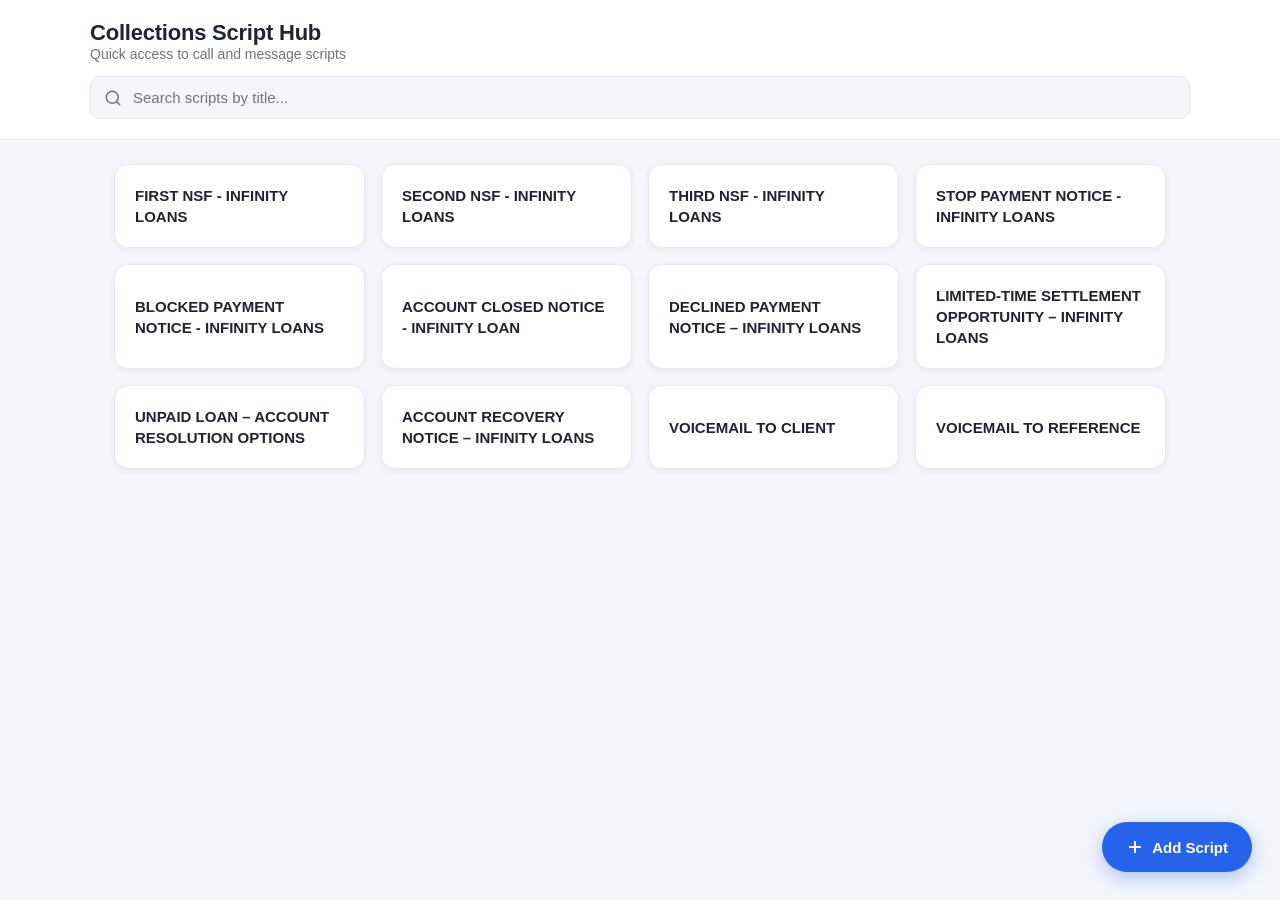
==== index.html @ a8e878fd "Rename WorkScript.html to index.html" ====
<!DOCTYPE html>
<html lang="en">
<head>
<meta charset="UTF-8" />
<meta name="viewport" content="width=device-width, initial-scale=1.0" />
<title>Collections Script Hub</title>
<style>
  :root{
    --blue:#2563eb;
    --blue-dark:#1d4ed8;
    --blue-light:#eff6ff;
    --bg:#f4f6fb;
    --card:#ffffff;
    --text:#1e2433;
    --muted:#6b7280;
    --border:#e5e9f2;
    --shadow:0 2px 8px rgba(30,40,80,0.06);
    --shadow-hover:0 8px 24px rgba(30,40,80,0.12);
    --radius:14px;
  }

  *{box-sizing:border-box;}

  body{
    margin:0;
    font-family:-apple-system, BlinkMacSystemFont, "Segoe UI", Roboto, Helvetica, Arial, sans-serif;
    background:var(--bg);
    color:var(--text);
    min-height:100vh;
  }

  header{
    background:var(--card);
    border-bottom:1px solid var(--border);
    padding:20px 24px;
    position:sticky;
    top:0;
    z-index:10;
  }

  .header-inner{
    max-width:1100px;
    margin:0 auto;
    display:flex;
    flex-direction:column;
    gap:14px;
  }

  h1{
    margin:0;
    font-size:22px;
    font-weight:700;
    letter-spacing:-0.01em;
  }

  .subtitle{
    margin:0;
    color:var(--muted);
    font-size:14px;
  }

  .search-wrap{
    position:relative;
  }

  .search-wrap input{
    width:100%;
    padding:12px 16px 12px 42px;
    border:1px solid var(--border);
    border-radius:10px;
    font-size:15px;
    background:var(--bg);
    color:var(--text);
    outline:none;
    transition:border-color .15s, box-shadow .15s;
  }

  .search-wrap input:focus{
    border-color:var(--blue);
    box-shadow:0 0 0 3px rgba(37,99,235,0.12);
    background:var(--card);
  }

  .search-wrap svg{
    position:absolute;
    left:14px;
    top:50%;
    transform:translateY(-50%);
    color:var(--muted);
    pointer-events:none;
  }

  main{
    max-width:1100px;
    margin:0 auto;
    padding:24px;
    padding-bottom:100px;
  }

  .grid{
    display:grid;
    grid-template-columns:repeat(auto-fill, minmax(220px, 1fr));
    gap:16px;
  }

  .card{
    background:var(--card);
    border:1px solid var(--border);
    border-radius:var(--radius);
    box-shadow:var(--shadow);
    padding:20px;
    cursor:pointer;
    transition:transform .15s ease, box-shadow .15s ease, border-color .15s ease;
    display:flex;
    align-items:center;
    min-height:84px;
  }

  .card:hover{
    transform:translateY(-3px);
    box-shadow:var(--shadow-hover);
    border-color:#c7d6fb;
  }

  .card h3{
    margin:0;
    font-size:15px;
    font-weight:600;
    line-height:1.4;
    color:var(--text);
  }

  .empty-state{
    text-align:center;
    color:var(--muted);
    padding:60px 20px;
    grid-column:1/-1;
  }

  /* Floating add button */
  .fab{
    position:fixed;
    bottom:28px;
    right:28px;
    background:var(--blue);
    color:#fff;
    border:none;
    border-radius:999px;
    padding:16px 24px;
    font-size:15px;
    font-weight:600;
    display:flex;
    align-items:center;
    gap:8px;
    box-shadow:0 6px 20px rgba(37,99,235,0.35);
    cursor:pointer;
    transition:background .15s, transform .15s;
    z-index:20;
  }

  .fab:hover{
    background:var(--blue-dark);
    transform:translateY(-2px);
  }

  /* Modal */
  .overlay{
    position:fixed;
    inset:0;
    background:rgba(20,25,40,0.45);
    display:none;
    align-items:center;
    justify-content:center;
    z-index:50;
    padding:20px;
  }

  .overlay.active{
    display:flex;
  }

  .modal{
    background:var(--card);
    border-radius:var(--radius);
    width:100%;
    max-width:600px;
    max-height:85vh;
    display:flex;
    flex-direction:column;
    box-shadow:0 20px 60px rgba(20,25,40,0.25);
    overflow:hidden;
  }

  .modal-header{
    padding:20px 24px;
    border-bottom:1px solid var(--border);
    display:flex;
    align-items:center;
    justify-content:space-between;
    gap:12px;
  }

  .modal-header h2{
    margin:0;
    font-size:17px;
    font-weight:700;
  }

  .modal-close{
    background:none;
    border:none;
    font-size:22px;
    line-height:1;
    color:var(--muted);
    cursor:pointer;
    padding:4px;
    border-radius:6px;
  }

  .modal-close:hover{
    background:var(--bg);
    color:var(--text);
  }

  .modal-body{
    padding:20px 24px;
    overflow-y:auto;
    flex:1;
  }

  .modal-body pre{
    white-space:pre-wrap;
    word-wrap:break-word;
    font-family:inherit;
    font-size:14px;
    line-height:1.6;
    margin:0;
    color:var(--text);
  }

  .modal-body input,
  .modal-body textarea{
    width:100%;
    padding:12px 14px;
    border:1px solid var(--border);
    border-radius:10px;
    font-size:14px;
    font-family:inherit;
    color:var(--text);
    outline:none;
    transition:border-color .15s, box-shadow .15s;
  }

  .modal-body input:focus,
  .modal-body textarea:focus{
    border-color:var(--blue);
    box-shadow:0 0 0 3px rgba(37,99,235,0.12);
  }

  .modal-body textarea{
    min-height:280px;
    resize:vertical;
    line-height:1.6;
  }

  .field-label{
    display:block;
    font-size:13px;
    font-weight:600;
    color:var(--muted);
    margin-bottom:6px;
    margin-top:14px;
  }

  .field-label:first-child{
    margin-top:0;
  }

  .modal-footer{
    padding:16px 24px;
    border-top:1px solid var(--border);
    display:flex;
    flex-wrap:wrap;
    gap:10px;
    justify-content:flex-end;
  }

  .btn{
    padding:10px 18px;
    border-radius:10px;
    border:1px solid transparent;
    font-size:14px;
    font-weight:600;
    cursor:pointer;
    transition:background .15s, color .15s, border-color .15s;
  }

  .btn-primary{
    background:var(--blue);
    color:#fff;
  }
  .btn-primary:hover{ background:var(--blue-dark); }

  .btn-secondary{
    background:var(--bg);
    color:var(--text);
    border-color:var(--border);
  }
  .btn-secondary:hover{ background:#e9edf6; }

  .btn-danger{
    background:#fff;
    color:#dc2626;
    border-color:#fbd5d5;
  }
  .btn-danger:hover{ background:#fef2f2; }

  /* Toasts */
  .toast-container{
    position:fixed;
    bottom:28px;
    left:50%;
    transform:translateX(-50%);
    display:flex;
    flex-direction:column;
    gap:8px;
    z-index:100;
    align-items:center;
  }

  .toast{
    background:#1e2433;
    color:#fff;
    padding:12px 20px;
    border-radius:10px;
    font-size:14px;
    font-weight:500;
    box-shadow:0 8px 24px rgba(0,0,0,0.2);
    opacity:0;
    transform:translateY(10px);
    animation:toast-in .25s ease forwards, toast-out .25s ease forwards 2.2s;
  }

  @keyframes toast-in{
    to{ opacity:1; transform:translateY(0); }
  }
  @keyframes toast-out{
    to{ opacity:0; transform:translateY(10px); }
  }

  @media (max-width:600px){
    .grid{ grid-template-columns:1fr; }
    .fab span{ display:none; }
    .fab{ padding:16px; border-radius:50%; }
    .modal-footer{ justify-content:stretch; }
    .modal-footer .btn{ flex:1; }
  }
</style>
</head>
<body>

<header>
  <div class="header-inner">
    <div>
      <h1>Collections Script Hub</h1>
      <p class="subtitle">Quick access to call and message scripts</p>
    </div>
    <div class="search-wrap">
      <svg width="18" height="18" viewBox="0 0 24 24" fill="none" stroke="currentColor" stroke-width="2" stroke-linecap="round" stroke-linejoin="round"><circle cx="11" cy="11" r="8"></circle><line x1="21" y1="21" x2="16.65" y2="16.65"></line></svg>
      <input type="text" id="searchInput" placeholder="Search scripts by title..." />
    </div>
  </div>
</header>

<main>
  <div class="grid" id="scriptGrid"></div>
</main>

<button class="fab" id="addBtn">
  <svg width="18" height="18" viewBox="0 0 24 24" fill="none" stroke="currentColor" stroke-width="2.5" stroke-linecap="round" stroke-linejoin="round"><line x1="12" y1="5" x2="12" y2="19"></line><line x1="5" y1="12" x2="19" y2="12"></line></svg>
  <span>Add Script</span>
</button>

<!-- View Modal -->
<div class="overlay" id="viewOverlay">
  <div class="modal">
    <div class="modal-header">
      <h2 id="viewTitle">Title</h2>
      <button class="modal-close" data-close="viewOverlay">&times;</button>
    </div>
    <div class="modal-body">
      <pre id="viewContent"></pre>
    </div>
    <div class="modal-footer">
      <button class="btn btn-danger" id="deleteBtn">Delete</button>
      <button class="btn btn-secondary" id="editBtn">Edit</button>
      <button class="btn btn-primary" id="copyBtn">Copy</button>
    </div>
  </div>
</div>

<!-- Edit/Add Modal -->
<div class="overlay" id="editOverlay">
  <div class="modal">
    <div class="modal-header">
      <h2 id="editModalTitle">Add Script</h2>
      <button class="modal-close" data-close="editOverlay">&times;</button>
    </div>
    <div class="modal-body">
      <label class="field-label" for="editTitleInput">Title</label>
      <input type="text" id="editTitleInput" placeholder="e.g. FIRST NSF - INFINITY LOANS" />
      <label class="field-label" for="editContentInput">Script content</label>
      <textarea id="editContentInput" placeholder="Enter the full script text..."></textarea>
    </div>
    <div class="modal-footer">
      <button class="btn btn-secondary" data-close="editOverlay">Cancel</button>
      <button class="btn btn-primary" id="saveBtn">Save</button>
    </div>
  </div>
</div>

<!-- Delete confirm modal -->
<div class="overlay" id="confirmOverlay">
  <div class="modal" style="max-width:400px;">
    <div class="modal-header">
      <h2>Delete script?</h2>
      <button class="modal-close" data-close="confirmOverlay">&times;</button>
    </div>
    <div class="modal-body">
      <p style="margin:0;color:var(--muted);font-size:14px;">This action cannot be undone.</p>
    </div>
    <div class="modal-footer">
      <button class="btn btn-secondary" data-close="confirmOverlay">Cancel</button>
      <button class="btn btn-danger" id="confirmDeleteBtn">Delete</button>
    </div>
  </div>
</div>

<div class="toast-container" id="toastContainer"></div>

<script>
  const STORAGE_KEY = 'collectionScripts';

  const defaultScripts = [
    {
      title: "FIRST NSF - INFINITY LOANS",
      content: `Good day,

Our records show that your recent payment was returned due to insufficient funds (NSF). As a result, your account now remains outstanding.

Please note that this is your FIRST NSF on file. Immediate action is required to avoid additional fees, further collection activity, and possible impact on your eligibility for future borrowing.

Available options to send today:

\u2022 $________ \u2013 Includes all applicable NSF fees and the scheduled payment amount
\u2022 $________ \u2013 Split NSF fee arrangement until the balance is fully paid off

Outstanding Balance: $________

Please send your payment today via e-transfer to: collection@infinityloans.ca
(Please include your full name in the message section.)

Any other payment arrangements are subject to approval. Please let us know which option works best for you so we can set it up immediately.

Thank you for your prompt attention to this matter.

Regards,

Jack
Collections Team
Infinity Loans
888-959-4022`
    },
    {
      title: "SECOND NSF - INFINITY LOANS",
      content: `Good day,

Our records show that your recent payment was returned due to insufficient funds (NSF) for the SECOND NSF. As a result, your account remains outstanding and immediate action is required.

Please note that this is your SECOND NSF on file. Failure to address this matter promptly may result in additional fees, further collection activity, restrictions on future borrowing, and possible escalation of your account for further review.

Available options to send today:

\u2022 $________ \u2013 Includes all applicable NSF fees and the scheduled payment amount
\u2022 $________ \u2013 Split NSF fee arrangement until the balance is fully paid off

Outstanding Balance: $________

Please send your payment today via e-transfer to: collection@infinityloans.ca
(Please include your full name in the message section.)

Any other payment arrangements are subject to approval. Please let us know which option works best for you so we can set it up immediately.

It is important that we hear from you today to prevent further action on your account.

Thank you for your prompt attention to this matter.

Regards,

Jack
Collections Team
Infinity Loans
888-959-4022`
    },
    {
      title: "THIRD NSF - INFINITY LOANS",
      content: `Good day,

Our records indicate that your recent payments have been returned due to insufficient funds (NSF). As a result, your account remains outstanding and now requires immediate attention.

Please be advised that MULTIPLE DECLINED PAYMENTS have been noted on your account. Failure to address this matter promptly may result in additional fees, further collection activity, restrictions on future borrowing, and possible escalation of your account for further review.

Available options to send today:

\u2022 $________ \u2013 Includes all applicable NSF fees and the scheduled payment amount
\u2022 $________ \u2013 Split NSF fee arrangement until the balance is fully paid off

Outstanding Balance: $________

Please send your payment today via e-transfer to: collection@infinityloans.ca
(Please include your full name in the message section.)

Please let us know which option works best for you so we can set it up immediately. Any other payment arrangements are subject to approval.

It is important that we hear from you today to prevent further action on your account.

Thank you for your prompt attention to this matter.

Regards,

Jack
Collections Team
Infinity Loans
888-959-4022`
    },
    {
      title: "STOP PAYMENT NOTICE - INFINITY LOANS",
      content: `Good day,

Our records indicate that a stop payment has been placed against your scheduled payments without prior notification to our office. As a result, your account now requires immediate attention.

Please contact us today to confirm whether the stop payment has been removed so that we can determine the appropriate next steps regarding your account. Failure to respond may result in additional collection activity and further review of your account status.

In the absence of communication from you, we will expect payment of the full outstanding balance of $490.64 today. If you are unable to remit the full balance, alternative payment arrangements may be available and are subject to approval.

Please send your payment via e-transfer to: collection@infinityloans.ca
(Please include your full name in the message section.)

It is important that we hear from you today to avoid further action on your account.

Thank you for your prompt attention to this matter.

Regards,

Jack
Collections Team
Infinity Loans
888-959-4022`
    },
    {
      title: "BLOCKED PAYMENT NOTICE - INFINITY LOANS",
      content: `Good day,

Our records indicate that payments to Infinity Loans have been blocked through your banking institution, which has prevented us from processing your scheduled payments under the terms of your signed agreement.

A response is required today to confirm whether the payment block has been removed so we can determine the appropriate next steps regarding your account. Failure to respond or resolve this matter may result in additional fees, further collection activity, and escalation of your account for further review.

As of today, your outstanding balance is $490.64, which remains due immediately.

Please send your payment via e-transfer to: collection@infinityloans.ca
(Please include your full name in the message section.)

If the payment block has been removed, please notify our office immediately so we can update your account accordingly.

It is important that we hear from you today to avoid further action on your account.

Thank you for your prompt attention to this matter.

Regards,

Irish
Collections Team
Infinity Loans
888-959-4022`
    },
    {
      title: "ACCOUNT CLOSED NOTICE - INFINITY LOAN",
      content: `Good day,

Our records indicate that the bank account previously used for your scheduled payments has been closed, which has prevented us from processing your payments as agreed.

A response is required today so that we can determine the appropriate next steps regarding your account.

Please be advised that this matter requires immediate attention. Failure to resolve the outstanding balance may result in additional collection activity and escalation of your account for further review.

As of today, your outstanding balance is $289.98, which remains due immediately.

Please send your payment via e-transfer to: collection@infinityloans.ca
Please include your full name in the message section.

If you have updated banking information or require alternative payment arrangements, please contact our office immediately so we can review the available options.

It is important that we hear from you today to avoid further action on your account.

Thank you for your prompt attention to this matter.

Regards,

Jack
Collections Team
Infinity Loans
888-959-4022`
    },
    {
      title: "DECLINED PAYMENT NOTICE \u2013 INFINITY LOANS",
      content: `Good day,

We noticed that your recent payment was declined, leaving your account past due. To maintain your account in good standing and preserve your eligibility for future borrowing, please send $207.49 today, which includes the applicable NSF fee.

Alternatively, we can split the NSF fee, allowing you to send $182.49 today and continue with the same payment amount until the remaining balance is fully paid off.

Outstanding Balance: $799.95

Please let us know which option works best for you so we can update your account accordingly and remove your name from collections.

Please send your payment via e-transfer to: collection@infinityloans.ca
(Please include your full name in the message section.)

Thank you for your prompt attention to this matter.

Regards,

Jack
Collections Team
Infinity Loans
888-959-4022`
    },
    {
      title: "LIMITED-TIME SETTLEMENT OPPORTUNITY \u2013 INFINITY LOANS",
      content: `Good day,

We are pleased to advise that a reduced settlement amount has been approved to assist you in resolving your outstanding balance.

Approved Settlement Options:

\u2022 $500.00 \u2013 Full settlement amount to close your account in full
\u2022 $250.00 today and $250.00 on your next payday \u2013 Settlement amount payable in two installments

Please send your payment via e-transfer to: collection@infinityloans.ca
(Please include your full name in the message section.)

Please note that this is a limited-time opportunity. Taking advantage of this offer may help you avoid additional collection activity and bring your account to a resolution.

Kindly advise us which settlement option you would like to proceed with so we can update your account accordingly.

We encourage you to respond promptly, as this offer may not remain available indefinitely.

Thank you.

Regards,

Jack
Collections Team
Infinity Loans
888-959-4022`
    },
    {
      title: "UNPAID LOAN \u2013 ACCOUNT RESOLUTION OPTIONS",
      content: `Hello,

Our records indicate that your loan remains unpaid. To help you avoid additional fees and further collection activity, please review the approved options below and select the one that best suits your situation.

Outstanding Balance: $871.12

Available Options:

1. Settle your account for $300.00 \u2013 Resolve your account with a reduced settlement amount and waive applicable NSF fees.

2. Make multiple installment payments of $217.78 \u2013 Continue making payments until the outstanding balance has been satisfied.

3. Renew your loan for $150.00 \u2013 If eligible, you may qualify for a loan renewal option. Additional terms and conditions may apply.

Please send your payment via e-transfer to: collection@infinityloans.ca
(Please include your full name in the message section.)

Please respond within 24\u201348 hours to confirm which option you would like to proceed with so we can update your account accordingly and help prevent further collection activity.

Thank you for your prompt attention to this matter.

Regards,

Jack
Collections Team
Infinity Loans
888-959-4022`
    },
    {
      title: "ACCOUNT RECOVERY NOTICE \u2013 INFINITY LOANS",
      content: `Hello,

To restore your account and maintain your current payment arrangement, immediate action is required. Please send $187.37 today, which includes the applicable NSF fee.

Alternatively, we can split the NSF fee, allowing you to send $182.49 today and continue with the same payment amount until the remaining balance has been fully paid.

Outstanding Balance: $799.95

Please send your payment via e-transfer to: collection@infinityloans.ca
(Please include your full name in the message section.)

Please let us know which option works best for you so we can update your account accordingly and keep your current payment arrangement in place.

Thank you for your prompt attention to this matter.

Regards,

Jack
Collections Team
Infinity Loans
888-959-4022`
    },
    {
      title: "VOICEMAIL TO CLIENT",
      content: `Hello, this is Vien calling from Infinity Loans regarding an important matter on your account. Please give us a call back at your earliest convenience at 888-959-4022. Again, our number is 888-959-4022. Thank you.`
    },
    {
      title: "VOICEMAIL TO REFERENCE",
      content: `Hello, this is Vien from Infinity Loans. This message is intended for (Client Name), who has listed you as a reference. Please ask them to contact us at their earliest convenience at 888-959-4022. Thank you.`
    }
  ];

  let scripts = [];
  let activeId = null; // id of script currently open in view/edit modal

  // ---------- Storage ----------
  function loadScripts(){
    const raw = localStorage.getItem(STORAGE_KEY);
    if(raw){
      try{
        scripts = JSON.parse(raw);
        return;
      }catch(e){
        scripts = [];
      }
    }
    // seed with defaults
    scripts = defaultScripts.map((s, i) => ({
      id: 'seed-' + i + '-' + Date.now(),
      title: s.title,
      content: s.content
    }));
    saveScripts();
  }

  function saveScripts(){
    localStorage.setItem(STORAGE_KEY, JSON.stringify(scripts));
  }

  // ---------- Rendering ----------
  const grid = document.getElementById('scriptGrid');
  const searchInput = document.getElementById('searchInput');

  function renderGrid(){
    const query = searchInput.value.trim().toLowerCase();
    const filtered = scripts.filter(s => s.title.toLowerCase().includes(query));

    grid.innerHTML = '';

    if(filtered.length === 0){
      const empty = document.createElement('div');
      empty.className = 'empty-state';
      empty.textContent = scripts.length === 0
        ? 'No scripts yet. Click "+ Add Script" to create one.'
        : 'No scripts match your search.';
      grid.appendChild(empty);
      return;
    }

    filtered.forEach(script => {
      const card = document.createElement('div');
      card.className = 'card';
      card.dataset.id = script.id;

      const h3 = document.createElement('h3');
      h3.textContent = script.title;

      card.appendChild(h3);
      card.addEventListener('click', () => openViewModal(script.id));
      grid.appendChild(card);
    });
  }

  // ---------- Toasts ----------
  const toastContainer = document.getElementById('toastContainer');

  function showToast(message){
    const toast = document.createElement('div');
    toast.className = 'toast';
    toast.textContent = message;
    toastContainer.appendChild(toast);
    setTimeout(() => toast.remove(), 2500);
  }

  // ---------- View Modal ----------
  const viewOverlay = document.getElementById('viewOverlay');
  const viewTitle = document.getElementById('viewTitle');
  const viewContent = document.getElementById('viewContent');

  function openViewModal(id){
    const script = scripts.find(s => s.id === id);
    if(!script) return;
    activeId = id;
    viewTitle.textContent = script.title;
    viewContent.textContent = script.content;
    viewOverlay.classList.add('active');
  }

  document.getElementById('copyBtn').addEventListener('click', () => {
    const script = scripts.find(s => s.id === activeId);
    if(!script) return;
    navigator.clipboard.writeText(script.content).then(() => {
      showToast('Script copied');
    }).catch(() => {
      // Fallback for environments without clipboard API
      const textarea = document.createElement('textarea');
      textarea.value = script.content;
      document.body.appendChild(textarea);
      textarea.select();
      document.execCommand('copy');
      document.body.removeChild(textarea);
      showToast('Script copied');
    });
  });

  document.getElementById('editBtn').addEventListener('click', () => {
    const script = scripts.find(s => s.id === activeId);
    if(!script) return;
    openEditModal(script.id);
    closeOverlay('viewOverlay');
  });

  document.getElementById('deleteBtn').addEventListener('click', () => {
    document.getElementById('confirmOverlay').classList.add('active');
  });

  // ---------- Edit / Add Modal ----------
  const editOverlay = document.getElementById('editOverlay');
  const editModalTitle = document.getElementById('editModalTitle');
  const editTitleInput = document.getElementById('editTitleInput');
  const editContentInput = document.getElementById('editContentInput');

  function openEditModal(id){
    if(id){
      const script = scripts.find(s => s.id === id);
      if(!script) return;
      activeId = id;
      editModalTitle.textContent = 'Edit Script';
      editTitleInput.value = script.title;
      editContentInput.value = script.content;
    } else {
      activeId = null;
      editModalTitle.textContent = 'Add Script';
      editTitleInput.value = '';
      editContentInput.value = '';
    }
    editOverlay.classList.add('active');
    setTimeout(() => editTitleInput.focus(), 50);
  }

  document.getElementById('addBtn').addEventListener('click', () => openEditModal(null));

  document.getElementById('saveBtn').addEventListener('click', () => {
    const title = editTitleInput.value.trim();
    const content = editContentInput.value.trim();

    if(!title){
      editTitleInput.focus();
      return;
    }

    if(activeId){
      // Update existing
      const script = scripts.find(s => s.id === activeId);
      if(script){
        script.title = title;
        script.content = content;
        saveScripts();
        renderGrid();
        showToast('Script updated');
      }
    } else {
      // Add new
      const newScript = {
        id: 'script-' + Date.now() + '-' + Math.floor(Math.random() * 10000),
        title: title,
        content: content
      };
      scripts.push(newScript);
      saveScripts();
      renderGrid();
      showToast('Script saved');
    }

    closeOverlay('editOverlay');
    activeId = null;
  });

  // ---------- Delete Confirm ----------
  document.getElementById('confirmDeleteBtn').addEventListener('click', () => {
    if(activeId){
      scripts = scripts.filter(s => s.id !== activeId);
      saveScripts();
      renderGrid();
      showToast('Script deleted');
    }
    closeOverlay('confirmOverlay');
    closeOverlay('viewOverlay');
    activeId = null;
  });

  // ---------- Overlay close handling ----------
  function closeOverlay(id){
    document.getElementById(id).classList.remove('active');
  }

  document.querySelectorAll('[data-close]').forEach(el => {
    el.addEventListener('click', () => {
      closeOverlay(el.dataset.close);
      if(el.dataset.close === 'editOverlay'){
        activeId = null;
      }
    });
  });

  document.querySelectorAll('.overlay').forEach(overlay => {
    overlay.addEventListener('click', (e) => {
      if(e.target === overlay){
        closeOverlay(overlay.id);
        if(overlay.id === 'editOverlay'){
          activeId = null;
        }
      }
    });
  });

  document.addEventListener('keydown', (e) => {
    if(e.key === 'Escape'){
      document.querySelectorAll('.overlay.active').forEach(o => closeOverlay(o.id));
    }
  });

  // ---------- Search ----------
  searchInput.addEventListener('input', renderGrid);

  // ---------- Init ----------
  loadScripts();
  renderGrid();
</script>

</body>
</html>
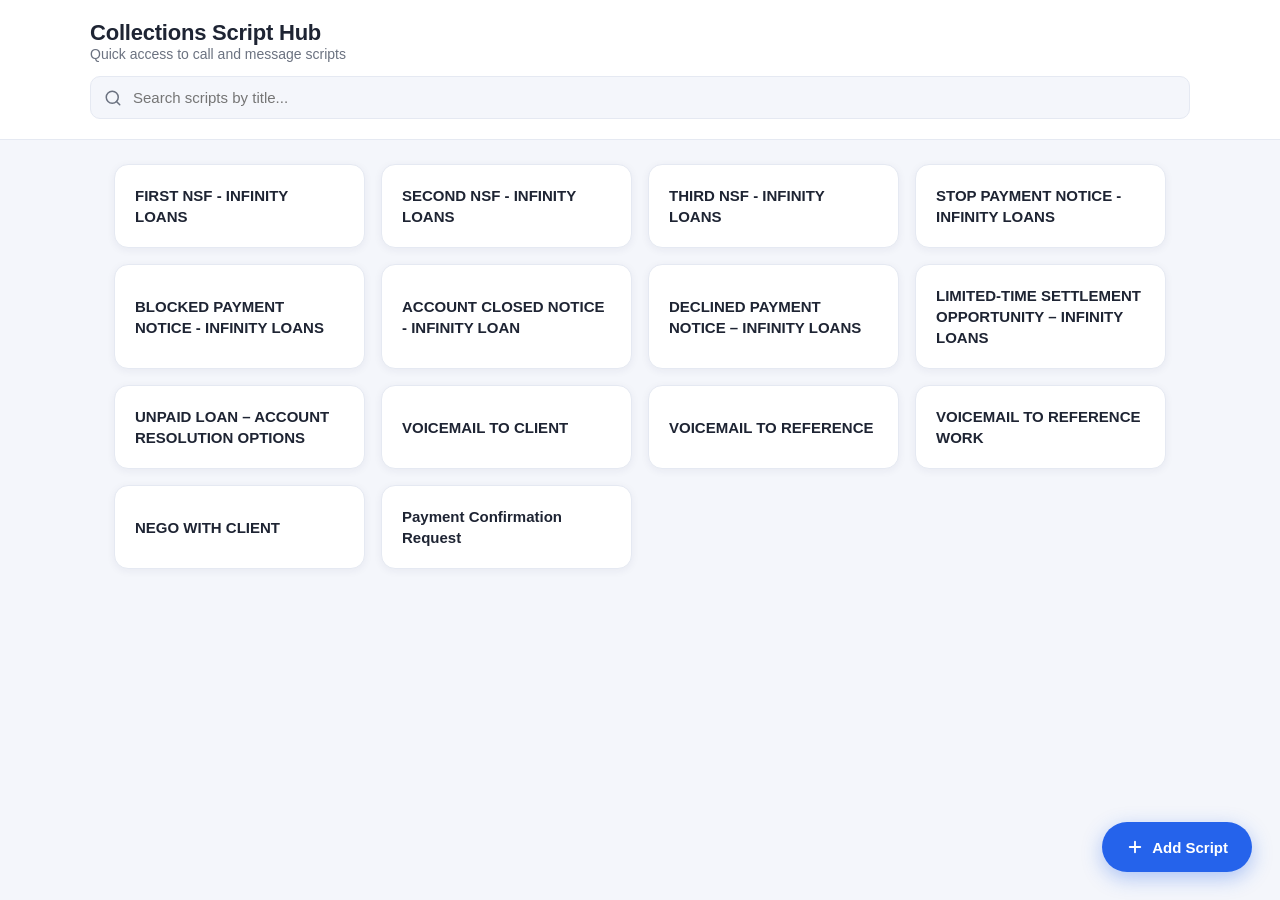
==== commit 158bcc82: "Update index.html" ====
--- a/index.html
+++ b/index.html
@@ -228,6 +228,41 @@
     flex:1;
   }
 
+  .lang-tabs{
+    display:flex;
+    gap:6px;
+    margin-bottom:16px;
+    border-bottom:1px solid var(--border);
+  }
+
+  .lang-tab{
+    background:none;
+    border:none;
+    padding:8px 16px;
+    font-size:13px;
+    font-weight:600;
+    color:var(--muted);
+    cursor:pointer;
+    border-bottom:2px solid transparent;
+    margin-bottom:-1px;
+    transition:color .15s, border-color .15s;
+  }
+
+  .lang-tab:hover{
+    color:var(--text);
+  }
+
+  .lang-tab.active{
+    color:var(--blue);
+    border-bottom-color:var(--blue);
+  }
+
+  .lang-empty{
+    color:var(--muted);
+    font-style:italic;
+    font-size:14px;
+  }
+
   .modal-body pre{
     white-space:pre-wrap;
     word-wrap:break-word;
@@ -389,6 +424,10 @@
       <button class="modal-close" data-close="viewOverlay">&times;</button>
     </div>
     <div class="modal-body">
+      <div class="lang-tabs">
+        <button class="lang-tab active" data-lang="en" id="viewTabEn">English</button>
+        <button class="lang-tab" data-lang="fr" id="viewTabFr">French</button>
+      </div>
       <pre id="viewContent"></pre>
     </div>
     <div class="modal-footer">
@@ -409,8 +448,10 @@
     <div class="modal-body">
       <label class="field-label" for="editTitleInput">Title</label>
       <input type="text" id="editTitleInput" placeholder="e.g. FIRST NSF - INFINITY LOANS" />
-      <label class="field-label" for="editContentInput">Script content</label>
-      <textarea id="editContentInput" placeholder="Enter the full script text..."></textarea>
+      <label class="field-label" for="editContentInput">Script content (English)</label>
+      <textarea id="editContentInput" placeholder="Enter the full script text in English..."></textarea>
+      <label class="field-label" for="editContentInputFr">Script content (French)</label>
+      <textarea id="editContentInputFr" placeholder="Enter the full script text in French (optional)..."></textarea>
     </div>
     <div class="modal-footer">
       <button class="btn btn-secondary" data-close="editOverlay">Cancel</button>
@@ -465,11 +506,11 @@
 Thank you for your prompt attention to this matter.
 
 Regards,
-
-Jack
+Vien
 Collections Team
 Infinity Loans
-888-959-4022`
+888-999-4491`,
+      contentFr: ''
     },
     {
       title: "SECOND NSF - INFINITY LOANS",
@@ -496,11 +537,11 @@
 Thank you for your prompt attention to this matter.
 
 Regards,
-
-Jack
+Vien
 Collections Team
 Infinity Loans
-888-959-4022`
+888-999-4491`,
+      contentFr: ''
     },
     {
       title: "THIRD NSF - INFINITY LOANS",
@@ -527,11 +568,11 @@
 Thank you for your prompt attention to this matter.
 
 Regards,
-
-Jack
+Vien
 Collections Team
 Infinity Loans
-888-959-4022`
+888-999-4491`,
+      contentFr: ''
     },
     {
       title: "STOP PAYMENT NOTICE - INFINITY LOANS",
@@ -551,11 +592,11 @@
 Thank you for your prompt attention to this matter.
 
 Regards,
-
-Jack
+Vien
 Collections Team
 Infinity Loans
-888-959-4022`
+888-999-4491`,
+      contentFr: ''
     },
     {
       title: "BLOCKED PAYMENT NOTICE - INFINITY LOANS",
@@ -577,11 +618,11 @@
 Thank you for your prompt attention to this matter.
 
 Regards,
-
-Irish
+Vien
 Collections Team
 Infinity Loans
-888-959-4022`
+888-999-4491`,
+      contentFr: ''
     },
     {
       title: "ACCOUNT CLOSED NOTICE - INFINITY LOAN",
@@ -605,11 +646,11 @@
 Thank you for your prompt attention to this matter.
 
 Regards,
-
-Jack
+Vien
 Collections Team
 Infinity Loans
-888-959-4022`
+888-999-4491`,
+      contentFr: ''
     },
     {
       title: "DECLINED PAYMENT NOTICE \u2013 INFINITY LOANS",
@@ -629,11 +670,11 @@
 Thank you for your prompt attention to this matter.
 
 Regards,
-
-Jack
+Vien
 Collections Team
 Infinity Loans
-888-959-4022`
+888-999-4491`,
+      contentFr: ''
     },
     {
       title: "LIMITED-TIME SETTLEMENT OPPORTUNITY \u2013 INFINITY LOANS",
@@ -646,6 +687,8 @@
 \u2022 $500.00 \u2013 Full settlement amount to close your account in full
 \u2022 $250.00 today and $250.00 on your next payday \u2013 Settlement amount payable in two installments
 
+Your outstanding balance is: $
+
 Please send your payment via e-transfer to: collection@infinityloans.ca
 (Please include your full name in the message section.)
 
@@ -658,11 +701,11 @@
 Thank you.
 
 Regards,
-
-Jack
+Vien
 Collections Team
 Infinity Loans
-888-959-4022`
+888-999-4491`,
+      contentFr: ''
     },
     {
       title: "UNPAID LOAN \u2013 ACCOUNT RESOLUTION OPTIONS",
@@ -688,48 +731,58 @@
 Thank you for your prompt attention to this matter.
 
 Regards,
-
-Jack
+Vien
 Collections Team
 Infinity Loans
-888-959-4022`
-    },
-    {
-      title: "ACCOUNT RECOVERY NOTICE \u2013 INFINITY LOANS",
-      content: `Hello,
-
-To restore your account and maintain your current payment arrangement, immediate action is required. Please send $187.37 today, which includes the applicable NSF fee.
-
-Alternatively, we can split the NSF fee, allowing you to send $182.49 today and continue with the same payment amount until the remaining balance has been fully paid.
-
-Outstanding Balance: $799.95
-
-Please send your payment via e-transfer to: collection@infinityloans.ca
-(Please include your full name in the message section.)
-
-Please let us know which option works best for you so we can update your account accordingly and keep your current payment arrangement in place.
-
-Thank you for your prompt attention to this matter.
+888-999-4491`,
+      contentFr: ''
+    },
+    {
+      title: "VOICEMAIL TO CLIENT",
+      content: `Hello, this is Vien calling from Infinity Loans regarding an important matter on your account. Please give us a call back at your earliest convenience at 888-999-4491. Again, our number is 888-999-4491. Thank you.`,
+      contentFr: ''
+    },
+    {
+      title: "VOICEMAIL TO REFERENCE",
+      content: `Hello, this is Vien from Infinity Loans. This message is intended for (Client Name), who has listed you as a reference. Please ask them to contact us at their earliest convenience at 888-999-4491. Thank you.`,
+      contentFr: ''
+    },
+    {
+      title: "VOICEMAIL TO REFERENCE WORK",
+      content: `Hello this is Vien can I talk to (client name) and if wala
+
+can I leave a message can you inform (client name) to call back at your earliest convenience at 888-999-4491. Again, our number is 888-999-4491. Thank you.`,
+      contentFr: ''
+    },
+    {
+      title: "NEGO WITH CLIENT",
+      content: `Introduce - this is Vien from Infinity Loans
+Confirm name - is this (client's name)
+I'm calling regarding your declined payments with us, your last payment was (date), we have some options available for you.
+*offer settlement amount or other arrangement from your email`,
+      contentFr: ''
+    },
+    {
+      title: "Payment Confirmation Request",
+      content: `Good day,
+
+Your payment processed, (date). Can you please confirm if the payment went through as planned?
+
+Kindly confirm so we can update your account accordingly and remove your name from collections.
+
+Thank you.
 
 Regards,
-
-Jack
-Collections Team
-Infinity Loans
-888-959-4022`
-    },
-    {
-      title: "VOICEMAIL TO CLIENT",
-      content: `Hello, this is Vien calling from Infinity Loans regarding an important matter on your account. Please give us a call back at your earliest convenience at 888-959-4022. Again, our number is 888-959-4022. Thank you.`
-    },
-    {
-      title: "VOICEMAIL TO REFERENCE",
-      content: `Hello, this is Vien from Infinity Loans. This message is intended for (Client Name), who has listed you as a reference. Please ask them to contact us at their earliest convenience at 888-959-4022. Thank you.`
+Vien
+Infinity Loan
+(888) 999-4491`,
+      contentFr: ''
     }
   ];
 
   let scripts = [];
   let activeId = null; // id of script currently open in view/edit modal
+  let activeLang = 'en'; // language tab currently shown in view modal
 
   // ---------- Storage ----------
   function loadScripts(){
@@ -746,7 +799,8 @@
     scripts = defaultScripts.map((s, i) => ({
       id: 'seed-' + i + '-' + Date.now(),
       title: s.title,
-      content: s.content
+      content: s.content,
+      contentFr: ''
     }));
     saveScripts();
   }
@@ -804,25 +858,72 @@
   const viewOverlay = document.getElementById('viewOverlay');
   const viewTitle = document.getElementById('viewTitle');
   const viewContent = document.getElementById('viewContent');
+  const viewTabEn = document.getElementById('viewTabEn');
+  const viewTabFr = document.getElementById('viewTabFr');
+
+  function renderViewContent(){
+    const script = scripts.find(s => s.id === activeId);
+    if(!script) return;
+
+    viewTabEn.classList.toggle('active', activeLang === 'en');
+    viewTabFr.classList.toggle('active', activeLang === 'fr');
+
+    if(activeLang === 'en'){
+      viewContent.textContent = script.content || '';
+      viewContent.classList.remove('lang-empty');
+    } else {
+      const fr = script.contentFr || '';
+      if(fr.trim()){
+        viewContent.textContent = fr;
+        viewContent.classList.remove('lang-empty');
+      } else {
+        viewContent.textContent = 'No French version yet. Click Edit to add one.';
+        viewContent.classList.add('lang-empty');
+      }
+    }
+  }
 
   function openViewModal(id){
     const script = scripts.find(s => s.id === id);
     if(!script) return;
     activeId = id;
+    activeLang = 'en';
     viewTitle.textContent = script.title;
-    viewContent.textContent = script.content;
+    renderViewContent();
     viewOverlay.classList.add('active');
   }
+
+  viewTabEn.addEventListener('click', () => {
+    activeLang = 'en';
+    renderViewContent();
+  });
+
+  viewTabFr.addEventListener('click', () => {
+    activeLang = 'fr';
+    renderViewContent();
+  });
 
   document.getElementById('copyBtn').addEventListener('click', () => {
     const script = scripts.find(s => s.id === activeId);
     if(!script) return;
-    navigator.clipboard.writeText(script.content).then(() => {
+
+    let textToCopy;
+    if(activeLang === 'fr'){
+      textToCopy = (script.contentFr || '').trim();
+      if(!textToCopy){
+        showToast('No French version to copy');
+        return;
+      }
+    } else {
+      textToCopy = script.content || '';
+    }
+
+    navigator.clipboard.writeText(textToCopy).then(() => {
       showToast('Script copied');
     }).catch(() => {
       // Fallback for environments without clipboard API
       const textarea = document.createElement('textarea');
-      textarea.value = script.content;
+      textarea.value = textToCopy;
       document.body.appendChild(textarea);
       textarea.select();
       document.execCommand('copy');
@@ -847,6 +948,7 @@
   const editModalTitle = document.getElementById('editModalTitle');
   const editTitleInput = document.getElementById('editTitleInput');
   const editContentInput = document.getElementById('editContentInput');
+  const editContentInputFr = document.getElementById('editContentInputFr');
 
   function openEditModal(id){
     if(id){
@@ -855,12 +957,14 @@
       activeId = id;
       editModalTitle.textContent = 'Edit Script';
       editTitleInput.value = script.title;
-      editContentInput.value = script.content;
+      editContentInput.value = script.content || '';
+      editContentInputFr.value = script.contentFr || '';
     } else {
       activeId = null;
       editModalTitle.textContent = 'Add Script';
       editTitleInput.value = '';
       editContentInput.value = '';
+      editContentInputFr.value = '';
     }
     editOverlay.classList.add('active');
     setTimeout(() => editTitleInput.focus(), 50);
@@ -871,6 +975,7 @@
   document.getElementById('saveBtn').addEventListener('click', () => {
     const title = editTitleInput.value.trim();
     const content = editContentInput.value.trim();
+    const contentFr = editContentInputFr.value.trim();
 
     if(!title){
       editTitleInput.focus();
@@ -883,6 +988,7 @@
       if(script){
         script.title = title;
         script.content = content;
+        script.contentFr = contentFr;
         saveScripts();
         renderGrid();
         showToast('Script updated');
@@ -892,7 +998,8 @@
       const newScript = {
         id: 'script-' + Date.now() + '-' + Math.floor(Math.random() * 10000),
         title: title,
-        content: content
+        content: content,
+        contentFr: contentFr
       };
       scripts.push(newScript);
       saveScripts();
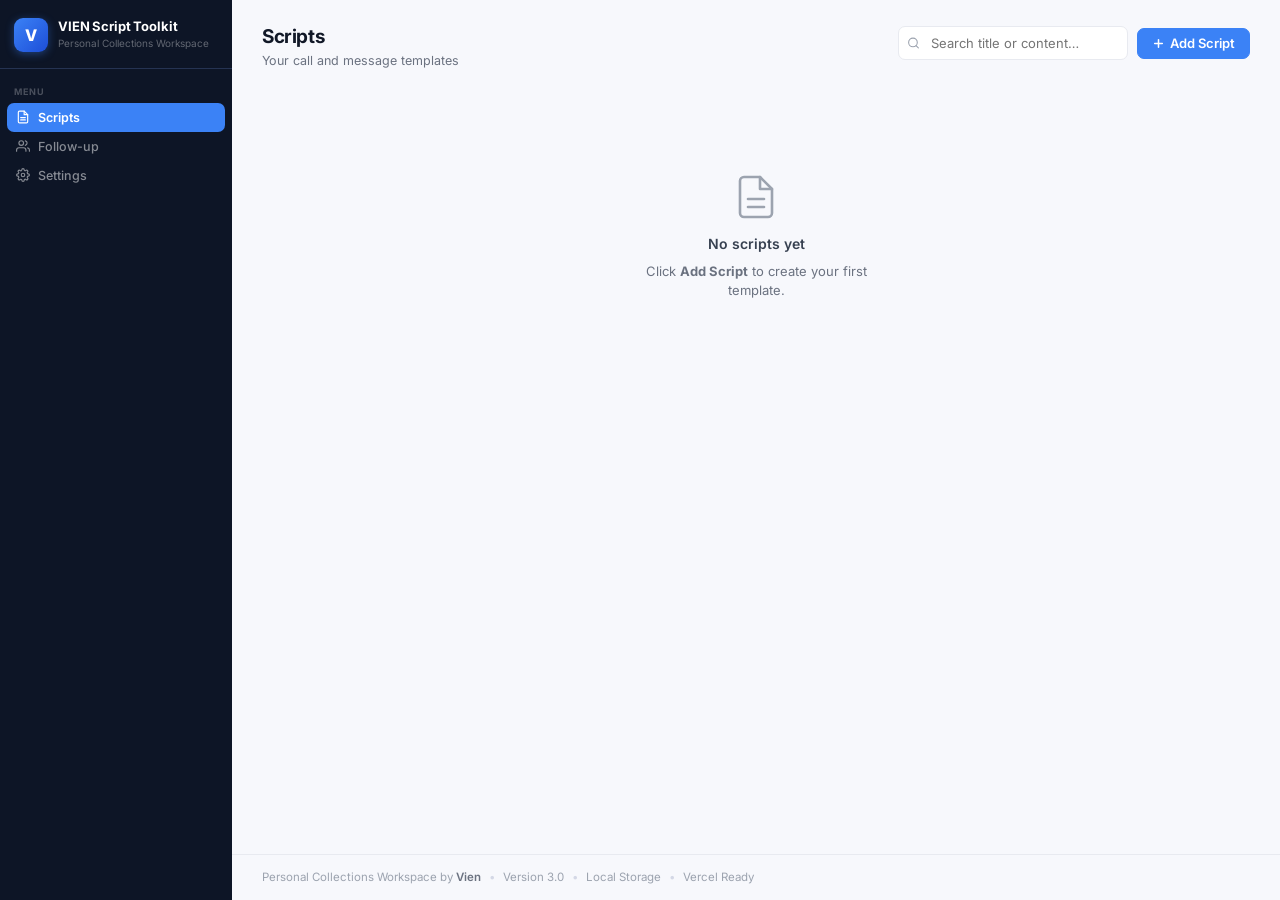
==== commit efd9ab00: "Add files via upload" ====
--- a/index.html
+++ b/index.html
@@ -1,1067 +1,379 @@
-<!DOCTYPE html>
-<html lang="en">
-<head>
-<meta charset="UTF-8" />
-<meta name="viewport" content="width=device-width, initial-scale=1.0" />
-<title>Collections Script Hub</title>
-<style>
-  :root{
-    --blue:#2563eb;
-    --blue-dark:#1d4ed8;
-    --blue-light:#eff6ff;
-    --bg:#f4f6fb;
-    --card:#ffffff;
-    --text:#1e2433;
-    --muted:#6b7280;
-    --border:#e5e9f2;
-    --shadow:0 2px 8px rgba(30,40,80,0.06);
-    --shadow-hover:0 8px 24px rgba(30,40,80,0.12);
-    --radius:14px;
-  }
-
-  *{box-sizing:border-box;}
-
-  body{
-    margin:0;
-    font-family:-apple-system, BlinkMacSystemFont, "Segoe UI", Roboto, Helvetica, Arial, sans-serif;
-    background:var(--bg);
-    color:var(--text);
-    min-height:100vh;
-  }
-
-  header{
-    background:var(--card);
-    border-bottom:1px solid var(--border);
-    padding:20px 24px;
-    position:sticky;
-    top:0;
-    z-index:10;
-  }
-
-  .header-inner{
-    max-width:1100px;
-    margin:0 auto;
-    display:flex;
-    flex-direction:column;
-    gap:14px;
-  }
-
-  h1{
-    margin:0;
-    font-size:22px;
-    font-weight:700;
-    letter-spacing:-0.01em;
-  }
-
-  .subtitle{
-    margin:0;
-    color:var(--muted);
-    font-size:14px;
-  }
-
-  .search-wrap{
-    position:relative;
-  }
-
-  .search-wrap input{
-    width:100%;
-    padding:12px 16px 12px 42px;
-    border:1px solid var(--border);
-    border-radius:10px;
-    font-size:15px;
-    background:var(--bg);
-    color:var(--text);
-    outline:none;
-    transition:border-color .15s, box-shadow .15s;
-  }
-
-  .search-wrap input:focus{
-    border-color:var(--blue);
-    box-shadow:0 0 0 3px rgba(37,99,235,0.12);
-    background:var(--card);
-  }
-
-  .search-wrap svg{
-    position:absolute;
-    left:14px;
-    top:50%;
-    transform:translateY(-50%);
-    color:var(--muted);
-    pointer-events:none;
-  }
-
-  main{
-    max-width:1100px;
-    margin:0 auto;
-    padding:24px;
-    padding-bottom:100px;
-  }
-
-  .grid{
-    display:grid;
-    grid-template-columns:repeat(auto-fill, minmax(220px, 1fr));
-    gap:16px;
-  }
-
-  .card{
-    background:var(--card);
-    border:1px solid var(--border);
-    border-radius:var(--radius);
-    box-shadow:var(--shadow);
-    padding:20px;
-    cursor:pointer;
-    transition:transform .15s ease, box-shadow .15s ease, border-color .15s ease;
-    display:flex;
-    align-items:center;
-    min-height:84px;
-  }
-
-  .card:hover{
-    transform:translateY(-3px);
-    box-shadow:var(--shadow-hover);
-    border-color:#c7d6fb;
-  }
-
-  .card h3{
-    margin:0;
-    font-size:15px;
-    font-weight:600;
-    line-height:1.4;
-    color:var(--text);
-  }
-
-  .empty-state{
-    text-align:center;
-    color:var(--muted);
-    padding:60px 20px;
-    grid-column:1/-1;
-  }
-
-  /* Floating add button */
-  .fab{
-    position:fixed;
-    bottom:28px;
-    right:28px;
-    background:var(--blue);
-    color:#fff;
-    border:none;
-    border-radius:999px;
-    padding:16px 24px;
-    font-size:15px;
-    font-weight:600;
-    display:flex;
-    align-items:center;
-    gap:8px;
-    box-shadow:0 6px 20px rgba(37,99,235,0.35);
-    cursor:pointer;
-    transition:background .15s, transform .15s;
-    z-index:20;
-  }
-
-  .fab:hover{
-    background:var(--blue-dark);
-    transform:translateY(-2px);
-  }
-
-  /* Modal */
-  .overlay{
-    position:fixed;
-    inset:0;
-    background:rgba(20,25,40,0.45);
-    display:none;
-    align-items:center;
-    justify-content:center;
-    z-index:50;
-    padding:20px;
-  }
-
-  .overlay.active{
-    display:flex;
-  }
-
-  .modal{
-    background:var(--card);
-    border-radius:var(--radius);
-    width:100%;
-    max-width:600px;
-    max-height:85vh;
-    display:flex;
-    flex-direction:column;
-    box-shadow:0 20px 60px rgba(20,25,40,0.25);
-    overflow:hidden;
-  }
-
-  .modal-header{
-    padding:20px 24px;
-    border-bottom:1px solid var(--border);
-    display:flex;
-    align-items:center;
-    justify-content:space-between;
-    gap:12px;
-  }
-
-  .modal-header h2{
-    margin:0;
-    font-size:17px;
-    font-weight:700;
-  }
-
-  .modal-close{
-    background:none;
-    border:none;
-    font-size:22px;
-    line-height:1;
-    color:var(--muted);
-    cursor:pointer;
-    padding:4px;
-    border-radius:6px;
-  }
-
-  .modal-close:hover{
-    background:var(--bg);
-    color:var(--text);
-  }
-
-  .modal-body{
-    padding:20px 24px;
-    overflow-y:auto;
-    flex:1;
-  }
-
-  .lang-tabs{
-    display:flex;
-    gap:6px;
-    margin-bottom:16px;
-    border-bottom:1px solid var(--border);
-  }
-
-  .lang-tab{
-    background:none;
-    border:none;
-    padding:8px 16px;
-    font-size:13px;
-    font-weight:600;
-    color:var(--muted);
-    cursor:pointer;
-    border-bottom:2px solid transparent;
-    margin-bottom:-1px;
-    transition:color .15s, border-color .15s;
-  }
-
-  .lang-tab:hover{
-    color:var(--text);
-  }
-
-  .lang-tab.active{
-    color:var(--blue);
-    border-bottom-color:var(--blue);
-  }
-
-  .lang-empty{
-    color:var(--muted);
-    font-style:italic;
-    font-size:14px;
-  }
-
-  .modal-body pre{
-    white-space:pre-wrap;
-    word-wrap:break-word;
-    font-family:inherit;
-    font-size:14px;
-    line-height:1.6;
-    margin:0;
-    color:var(--text);
-  }
-
-  .modal-body input,
-  .modal-body textarea{
-    width:100%;
-    padding:12px 14px;
-    border:1px solid var(--border);
-    border-radius:10px;
-    font-size:14px;
-    font-family:inherit;
-    color:var(--text);
-    outline:none;
-    transition:border-color .15s, box-shadow .15s;
-  }
-
-  .modal-body input:focus,
-  .modal-body textarea:focus{
-    border-color:var(--blue);
-    box-shadow:0 0 0 3px rgba(37,99,235,0.12);
-  }
-
-  .modal-body textarea{
-    min-height:280px;
-    resize:vertical;
-    line-height:1.6;
-  }
-
-  .field-label{
-    display:block;
-    font-size:13px;
-    font-weight:600;
-    color:var(--muted);
-    margin-bottom:6px;
-    margin-top:14px;
-  }
-
-  .field-label:first-child{
-    margin-top:0;
-  }
-
-  .modal-footer{
-    padding:16px 24px;
-    border-top:1px solid var(--border);
-    display:flex;
-    flex-wrap:wrap;
-    gap:10px;
-    justify-content:flex-end;
-  }
-
-  .btn{
-    padding:10px 18px;
-    border-radius:10px;
-    border:1px solid transparent;
-    font-size:14px;
-    font-weight:600;
-    cursor:pointer;
-    transition:background .15s, color .15s, border-color .15s;
-  }
-
-  .btn-primary{
-    background:var(--blue);
-    color:#fff;
-  }
-  .btn-primary:hover{ background:var(--blue-dark); }
-
-  .btn-secondary{
-    background:var(--bg);
-    color:var(--text);
-    border-color:var(--border);
-  }
-  .btn-secondary:hover{ background:#e9edf6; }
-
-  .btn-danger{
-    background:#fff;
-    color:#dc2626;
-    border-color:#fbd5d5;
-  }
-  .btn-danger:hover{ background:#fef2f2; }
-
-  /* Toasts */
-  .toast-container{
-    position:fixed;
-    bottom:28px;
-    left:50%;
-    transform:translateX(-50%);
-    display:flex;
-    flex-direction:column;
-    gap:8px;
-    z-index:100;
-    align-items:center;
-  }
-
-  .toast{
-    background:#1e2433;
-    color:#fff;
-    padding:12px 20px;
-    border-radius:10px;
-    font-size:14px;
-    font-weight:500;
-    box-shadow:0 8px 24px rgba(0,0,0,0.2);
-    opacity:0;
-    transform:translateY(10px);
-    animation:toast-in .25s ease forwards, toast-out .25s ease forwards 2.2s;
-  }
-
-  @keyframes toast-in{
-    to{ opacity:1; transform:translateY(0); }
-  }
-  @keyframes toast-out{
-    to{ opacity:0; transform:translateY(10px); }
-  }
-
-  @media (max-width:600px){
-    .grid{ grid-template-columns:1fr; }
-    .fab span{ display:none; }
-    .fab{ padding:16px; border-radius:50%; }
-    .modal-footer{ justify-content:stretch; }
-    .modal-footer .btn{ flex:1; }
-  }
-</style>
-</head>
-<body>
-
-<header>
-  <div class="header-inner">
-    <div>
-      <h1>Collections Script Hub</h1>
-      <p class="subtitle">Quick access to call and message scripts</p>
-    </div>
-    <div class="search-wrap">
-      <svg width="18" height="18" viewBox="0 0 24 24" fill="none" stroke="currentColor" stroke-width="2" stroke-linecap="round" stroke-linejoin="round"><circle cx="11" cy="11" r="8"></circle><line x1="21" y1="21" x2="16.65" y2="16.65"></line></svg>
-      <input type="text" id="searchInput" placeholder="Search scripts by title..." />
-    </div>
-  </div>
-</header>
-
-<main>
-  <div class="grid" id="scriptGrid"></div>
-</main>
-
-<button class="fab" id="addBtn">
-  <svg width="18" height="18" viewBox="0 0 24 24" fill="none" stroke="currentColor" stroke-width="2.5" stroke-linecap="round" stroke-linejoin="round"><line x1="12" y1="5" x2="12" y2="19"></line><line x1="5" y1="12" x2="19" y2="12"></line></svg>
-  <span>Add Script</span>
-</button>
-
-<!-- View Modal -->
-<div class="overlay" id="viewOverlay">
-  <div class="modal">
-    <div class="modal-header">
-      <h2 id="viewTitle">Title</h2>
-      <button class="modal-close" data-close="viewOverlay">&times;</button>
-    </div>
-    <div class="modal-body">
-      <div class="lang-tabs">
-        <button class="lang-tab active" data-lang="en" id="viewTabEn">English</button>
-        <button class="lang-tab" data-lang="fr" id="viewTabFr">French</button>
-      </div>
-      <pre id="viewContent"></pre>
-    </div>
-    <div class="modal-footer">
-      <button class="btn btn-danger" id="deleteBtn">Delete</button>
-      <button class="btn btn-secondary" id="editBtn">Edit</button>
-      <button class="btn btn-primary" id="copyBtn">Copy</button>
-    </div>
-  </div>
-</div>
-
-<!-- Edit/Add Modal -->
-<div class="overlay" id="editOverlay">
-  <div class="modal">
-    <div class="modal-header">
-      <h2 id="editModalTitle">Add Script</h2>
-      <button class="modal-close" data-close="editOverlay">&times;</button>
-    </div>
-    <div class="modal-body">
-      <label class="field-label" for="editTitleInput">Title</label>
-      <input type="text" id="editTitleInput" placeholder="e.g. FIRST NSF - INFINITY LOANS" />
-      <label class="field-label" for="editContentInput">Script content (English)</label>
-      <textarea id="editContentInput" placeholder="Enter the full script text in English..."></textarea>
-      <label class="field-label" for="editContentInputFr">Script content (French)</label>
-      <textarea id="editContentInputFr" placeholder="Enter the full script text in French (optional)..."></textarea>
-    </div>
-    <div class="modal-footer">
-      <button class="btn btn-secondary" data-close="editOverlay">Cancel</button>
-      <button class="btn btn-primary" id="saveBtn">Save</button>
-    </div>
-  </div>
-</div>
-
-<!-- Delete confirm modal -->
-<div class="overlay" id="confirmOverlay">
-  <div class="modal" style="max-width:400px;">
-    <div class="modal-header">
-      <h2>Delete script?</h2>
-      <button class="modal-close" data-close="confirmOverlay">&times;</button>
-    </div>
-    <div class="modal-body">
-      <p style="margin:0;color:var(--muted);font-size:14px;">This action cannot be undone.</p>
-    </div>
-    <div class="modal-footer">
-      <button class="btn btn-secondary" data-close="confirmOverlay">Cancel</button>
-      <button class="btn btn-danger" id="confirmDeleteBtn">Delete</button>
-    </div>
-  </div>
-</div>
-
-<div class="toast-container" id="toastContainer"></div>
-
-<script>
-  const STORAGE_KEY = 'collectionScripts';
-
-  const defaultScripts = [
-    {
-      title: "FIRST NSF - INFINITY LOANS",
-      content: `Good day,
-
-Our records show that your recent payment was returned due to insufficient funds (NSF). As a result, your account now remains outstanding.
-
-Please note that this is your FIRST NSF on file. Immediate action is required to avoid additional fees, further collection activity, and possible impact on your eligibility for future borrowing.
-
-Available options to send today:
-
-\u2022 $________ \u2013 Includes all applicable NSF fees and the scheduled payment amount
-\u2022 $________ \u2013 Split NSF fee arrangement until the balance is fully paid off
-
-Outstanding Balance: $________
-
-Please send your payment today via e-transfer to: collection@infinityloans.ca
-(Please include your full name in the message section.)
-
-Any other payment arrangements are subject to approval. Please let us know which option works best for you so we can set it up immediately.
-
-Thank you for your prompt attention to this matter.
-
-Regards,
-Vien
-Collections Team
-Infinity Loans
-888-999-4491`,
-      contentFr: ''
-    },
-    {
-      title: "SECOND NSF - INFINITY LOANS",
-      content: `Good day,
-
-Our records show that your recent payment was returned due to insufficient funds (NSF) for the SECOND NSF. As a result, your account remains outstanding and immediate action is required.
-
-Please note that this is your SECOND NSF on file. Failure to address this matter promptly may result in additional fees, further collection activity, restrictions on future borrowing, and possible escalation of your account for further review.
-
-Available options to send today:
-
-\u2022 $________ \u2013 Includes all applicable NSF fees and the scheduled payment amount
-\u2022 $________ \u2013 Split NSF fee arrangement until the balance is fully paid off
-
-Outstanding Balance: $________
-
-Please send your payment today via e-transfer to: collection@infinityloans.ca
-(Please include your full name in the message section.)
-
-Any other payment arrangements are subject to approval. Please let us know which option works best for you so we can set it up immediately.
-
-It is important that we hear from you today to prevent further action on your account.
-
-Thank you for your prompt attention to this matter.
-
-Regards,
-Vien
-Collections Team
-Infinity Loans
-888-999-4491`,
-      contentFr: ''
-    },
-    {
-      title: "THIRD NSF - INFINITY LOANS",
-      content: `Good day,
-
-Our records indicate that your recent payments have been returned due to insufficient funds (NSF). As a result, your account remains outstanding and now requires immediate attention.
-
-Please be advised that MULTIPLE DECLINED PAYMENTS have been noted on your account. Failure to address this matter promptly may result in additional fees, further collection activity, restrictions on future borrowing, and possible escalation of your account for further review.
-
-Available options to send today:
-
-\u2022 $________ \u2013 Includes all applicable NSF fees and the scheduled payment amount
-\u2022 $________ \u2013 Split NSF fee arrangement until the balance is fully paid off
-
-Outstanding Balance: $________
-
-Please send your payment today via e-transfer to: collection@infinityloans.ca
-(Please include your full name in the message section.)
-
-Please let us know which option works best for you so we can set it up immediately. Any other payment arrangements are subject to approval.
-
-It is important that we hear from you today to prevent further action on your account.
-
-Thank you for your prompt attention to this matter.
-
-Regards,
-Vien
-Collections Team
-Infinity Loans
-888-999-4491`,
-      contentFr: ''
-    },
-    {
-      title: "STOP PAYMENT NOTICE - INFINITY LOANS",
-      content: `Good day,
-
-Our records indicate that a stop payment has been placed against your scheduled payments without prior notification to our office. As a result, your account now requires immediate attention.
-
-Please contact us today to confirm whether the stop payment has been removed so that we can determine the appropriate next steps regarding your account. Failure to respond may result in additional collection activity and further review of your account status.
-
-In the absence of communication from you, we will expect payment of the full outstanding balance of $490.64 today. If you are unable to remit the full balance, alternative payment arrangements may be available and are subject to approval.
-
-Please send your payment via e-transfer to: collection@infinityloans.ca
-(Please include your full name in the message section.)
-
-It is important that we hear from you today to avoid further action on your account.
-
-Thank you for your prompt attention to this matter.
-
-Regards,
-Vien
-Collections Team
-Infinity Loans
-888-999-4491`,
-      contentFr: ''
-    },
-    {
-      title: "BLOCKED PAYMENT NOTICE - INFINITY LOANS",
-      content: `Good day,
-
-Our records indicate that payments to Infinity Loans have been blocked through your banking institution, which has prevented us from processing your scheduled payments under the terms of your signed agreement.
-
-A response is required today to confirm whether the payment block has been removed so we can determine the appropriate next steps regarding your account. Failure to respond or resolve this matter may result in additional fees, further collection activity, and escalation of your account for further review.
-
-As of today, your outstanding balance is $490.64, which remains due immediately.
-
-Please send your payment via e-transfer to: collection@infinityloans.ca
-(Please include your full name in the message section.)
-
-If the payment block has been removed, please notify our office immediately so we can update your account accordingly.
-
-It is important that we hear from you today to avoid further action on your account.
-
-Thank you for your prompt attention to this matter.
-
-Regards,
-Vien
-Collections Team
-Infinity Loans
-888-999-4491`,
-      contentFr: ''
-    },
-    {
-      title: "ACCOUNT CLOSED NOTICE - INFINITY LOAN",
-      content: `Good day,
-
-Our records indicate that the bank account previously used for your scheduled payments has been closed, which has prevented us from processing your payments as agreed.
-
-A response is required today so that we can determine the appropriate next steps regarding your account.
-
-Please be advised that this matter requires immediate attention. Failure to resolve the outstanding balance may result in additional collection activity and escalation of your account for further review.
-
-As of today, your outstanding balance is $289.98, which remains due immediately.
-
-Please send your payment via e-transfer to: collection@infinityloans.ca
-Please include your full name in the message section.
-
-If you have updated banking information or require alternative payment arrangements, please contact our office immediately so we can review the available options.
-
-It is important that we hear from you today to avoid further action on your account.
-
-Thank you for your prompt attention to this matter.
-
-Regards,
-Vien
-Collections Team
-Infinity Loans
-888-999-4491`,
-      contentFr: ''
-    },
-    {
-      title: "DECLINED PAYMENT NOTICE \u2013 INFINITY LOANS",
-      content: `Good day,
-
-We noticed that your recent payment was declined, leaving your account past due. To maintain your account in good standing and preserve your eligibility for future borrowing, please send $207.49 today, which includes the applicable NSF fee.
-
-Alternatively, we can split the NSF fee, allowing you to send $182.49 today and continue with the same payment amount until the remaining balance is fully paid off.
-
-Outstanding Balance: $799.95
-
-Please let us know which option works best for you so we can update your account accordingly and remove your name from collections.
-
-Please send your payment via e-transfer to: collection@infinityloans.ca
-(Please include your full name in the message section.)
-
-Thank you for your prompt attention to this matter.
-
-Regards,
-Vien
-Collections Team
-Infinity Loans
-888-999-4491`,
-      contentFr: ''
-    },
-    {
-      title: "LIMITED-TIME SETTLEMENT OPPORTUNITY \u2013 INFINITY LOANS",
-      content: `Good day,
-
-We are pleased to advise that a reduced settlement amount has been approved to assist you in resolving your outstanding balance.
-
-Approved Settlement Options:
-
-\u2022 $500.00 \u2013 Full settlement amount to close your account in full
-\u2022 $250.00 today and $250.00 on your next payday \u2013 Settlement amount payable in two installments
-
-Your outstanding balance is: $
-
-Please send your payment via e-transfer to: collection@infinityloans.ca
-(Please include your full name in the message section.)
-
-Please note that this is a limited-time opportunity. Taking advantage of this offer may help you avoid additional collection activity and bring your account to a resolution.
-
-Kindly advise us which settlement option you would like to proceed with so we can update your account accordingly.
-
-We encourage you to respond promptly, as this offer may not remain available indefinitely.
-
-Thank you.
-
-Regards,
-Vien
-Collections Team
-Infinity Loans
-888-999-4491`,
-      contentFr: ''
-    },
-    {
-      title: "UNPAID LOAN \u2013 ACCOUNT RESOLUTION OPTIONS",
-      content: `Hello,
-
-Our records indicate that your loan remains unpaid. To help you avoid additional fees and further collection activity, please review the approved options below and select the one that best suits your situation.
-
-Outstanding Balance: $871.12
-
-Available Options:
-
-1. Settle your account for $300.00 \u2013 Resolve your account with a reduced settlement amount and waive applicable NSF fees.
-
-2. Make multiple installment payments of $217.78 \u2013 Continue making payments until the outstanding balance has been satisfied.
-
-3. Renew your loan for $150.00 \u2013 If eligible, you may qualify for a loan renewal option. Additional terms and conditions may apply.
-
-Please send your payment via e-transfer to: collection@infinityloans.ca
-(Please include your full name in the message section.)
-
-Please respond within 24\u201348 hours to confirm which option you would like to proceed with so we can update your account accordingly and help prevent further collection activity.
-
-Thank you for your prompt attention to this matter.
-
-Regards,
-Vien
-Collections Team
-Infinity Loans
-888-999-4491`,
-      contentFr: ''
-    },
-    {
-      title: "VOICEMAIL TO CLIENT",
-      content: `Hello, this is Vien calling from Infinity Loans regarding an important matter on your account. Please give us a call back at your earliest convenience at 888-999-4491. Again, our number is 888-999-4491. Thank you.`,
-      contentFr: ''
-    },
-    {
-      title: "VOICEMAIL TO REFERENCE",
-      content: `Hello, this is Vien from Infinity Loans. This message is intended for (Client Name), who has listed you as a reference. Please ask them to contact us at their earliest convenience at 888-999-4491. Thank you.`,
-      contentFr: ''
-    },
-    {
-      title: "VOICEMAIL TO REFERENCE WORK",
-      content: `Hello this is Vien can I talk to (client name) and if wala
-
-can I leave a message can you inform (client name) to call back at your earliest convenience at 888-999-4491. Again, our number is 888-999-4491. Thank you.`,
-      contentFr: ''
-    },
-    {
-      title: "NEGO WITH CLIENT",
-      content: `Introduce - this is Vien from Infinity Loans
-Confirm name - is this (client's name)
-I'm calling regarding your declined payments with us, your last payment was (date), we have some options available for you.
-*offer settlement amount or other arrangement from your email`,
-      contentFr: ''
-    },
-    {
-      title: "Payment Confirmation Request",
-      content: `Good day,
-
-Your payment processed, (date). Can you please confirm if the payment went through as planned?
-
-Kindly confirm so we can update your account accordingly and remove your name from collections.
-
-Thank you.
-
-Regards,
-Vien
-Infinity Loan
-(888) 999-4491`,
-      contentFr: ''
-    }
-  ];
-
-  let scripts = [];
-  let activeId = null; // id of script currently open in view/edit modal
-  let activeLang = 'en'; // language tab currently shown in view modal
-
-  // ---------- Storage ----------
-  function loadScripts(){
-    const raw = localStorage.getItem(STORAGE_KEY);
-    if(raw){
-      try{
-        scripts = JSON.parse(raw);
-        return;
-      }catch(e){
-        scripts = [];
-      }
-    }
-    // seed with defaults
-    scripts = defaultScripts.map((s, i) => ({
-      id: 'seed-' + i + '-' + Date.now(),
-      title: s.title,
-      content: s.content,
-      contentFr: ''
-    }));
-    saveScripts();
-  }
-
-  function saveScripts(){
-    localStorage.setItem(STORAGE_KEY, JSON.stringify(scripts));
-  }
-
-  // ---------- Rendering ----------
-  const grid = document.getElementById('scriptGrid');
-  const searchInput = document.getElementById('searchInput');
-
-  function renderGrid(){
-    const query = searchInput.value.trim().toLowerCase();
-    const filtered = scripts.filter(s => s.title.toLowerCase().includes(query));
-
-    grid.innerHTML = '';
-
-    if(filtered.length === 0){
-      const empty = document.createElement('div');
-      empty.className = 'empty-state';
-      empty.textContent = scripts.length === 0
-        ? 'No scripts yet. Click "+ Add Script" to create one.'
-        : 'No scripts match your search.';
-      grid.appendChild(empty);
-      return;
-    }
-
-    filtered.forEach(script => {
-      const card = document.createElement('div');
-      card.className = 'card';
-      card.dataset.id = script.id;
-
-      const h3 = document.createElement('h3');
-      h3.textContent = script.title;
-
-      card.appendChild(h3);
-      card.addEventListener('click', () => openViewModal(script.id));
-      grid.appendChild(card);
-    });
-  }
-
-  // ---------- Toasts ----------
-  const toastContainer = document.getElementById('toastContainer');
-
-  function showToast(message){
-    const toast = document.createElement('div');
-    toast.className = 'toast';
-    toast.textContent = message;
-    toastContainer.appendChild(toast);
-    setTimeout(() => toast.remove(), 2500);
-  }
-
-  // ---------- View Modal ----------
-  const viewOverlay = document.getElementById('viewOverlay');
-  const viewTitle = document.getElementById('viewTitle');
-  const viewContent = document.getElementById('viewContent');
-  const viewTabEn = document.getElementById('viewTabEn');
-  const viewTabFr = document.getElementById('viewTabFr');
-
-  function renderViewContent(){
-    const script = scripts.find(s => s.id === activeId);
-    if(!script) return;
-
-    viewTabEn.classList.toggle('active', activeLang === 'en');
-    viewTabFr.classList.toggle('active', activeLang === 'fr');
-
-    if(activeLang === 'en'){
-      viewContent.textContent = script.content || '';
-      viewContent.classList.remove('lang-empty');
-    } else {
-      const fr = script.contentFr || '';
-      if(fr.trim()){
-        viewContent.textContent = fr;
-        viewContent.classList.remove('lang-empty');
-      } else {
-        viewContent.textContent = 'No French version yet. Click Edit to add one.';
-        viewContent.classList.add('lang-empty');
-      }
-    }
-  }
-
-  function openViewModal(id){
-    const script = scripts.find(s => s.id === id);
-    if(!script) return;
-    activeId = id;
-    activeLang = 'en';
-    viewTitle.textContent = script.title;
-    renderViewContent();
-    viewOverlay.classList.add('active');
-  }
-
-  viewTabEn.addEventListener('click', () => {
-    activeLang = 'en';
-    renderViewContent();
-  });
-
-  viewTabFr.addEventListener('click', () => {
-    activeLang = 'fr';
-    renderViewContent();
-  });
-
-  document.getElementById('copyBtn').addEventListener('click', () => {
-    const script = scripts.find(s => s.id === activeId);
-    if(!script) return;
-
-    let textToCopy;
-    if(activeLang === 'fr'){
-      textToCopy = (script.contentFr || '').trim();
-      if(!textToCopy){
-        showToast('No French version to copy');
-        return;
-      }
-    } else {
-      textToCopy = script.content || '';
-    }
-
-    navigator.clipboard.writeText(textToCopy).then(() => {
-      showToast('Script copied');
-    }).catch(() => {
-      // Fallback for environments without clipboard API
-      const textarea = document.createElement('textarea');
-      textarea.value = textToCopy;
-      document.body.appendChild(textarea);
-      textarea.select();
-      document.execCommand('copy');
-      document.body.removeChild(textarea);
-      showToast('Script copied');
-    });
-  });
-
-  document.getElementById('editBtn').addEventListener('click', () => {
-    const script = scripts.find(s => s.id === activeId);
-    if(!script) return;
-    openEditModal(script.id);
-    closeOverlay('viewOverlay');
-  });
-
-  document.getElementById('deleteBtn').addEventListener('click', () => {
-    document.getElementById('confirmOverlay').classList.add('active');
-  });
-
-  // ---------- Edit / Add Modal ----------
-  const editOverlay = document.getElementById('editOverlay');
-  const editModalTitle = document.getElementById('editModalTitle');
-  const editTitleInput = document.getElementById('editTitleInput');
-  const editContentInput = document.getElementById('editContentInput');
-  const editContentInputFr = document.getElementById('editContentInputFr');
-
-  function openEditModal(id){
-    if(id){
-      const script = scripts.find(s => s.id === id);
-      if(!script) return;
-      activeId = id;
-      editModalTitle.textContent = 'Edit Script';
-      editTitleInput.value = script.title;
-      editContentInput.value = script.content || '';
-      editContentInputFr.value = script.contentFr || '';
-    } else {
-      activeId = null;
-      editModalTitle.textContent = 'Add Script';
-      editTitleInput.value = '';
-      editContentInput.value = '';
-      editContentInputFr.value = '';
-    }
-    editOverlay.classList.add('active');
-    setTimeout(() => editTitleInput.focus(), 50);
-  }
-
-  document.getElementById('addBtn').addEventListener('click', () => openEditModal(null));
-
-  document.getElementById('saveBtn').addEventListener('click', () => {
-    const title = editTitleInput.value.trim();
-    const content = editContentInput.value.trim();
-    const contentFr = editContentInputFr.value.trim();
-
-    if(!title){
-      editTitleInput.focus();
-      return;
-    }
-
-    if(activeId){
-      // Update existing
-      const script = scripts.find(s => s.id === activeId);
-      if(script){
-        script.title = title;
-        script.content = content;
-        script.contentFr = contentFr;
-        saveScripts();
-        renderGrid();
-        showToast('Script updated');
-      }
-    } else {
-      // Add new
-      const newScript = {
-        id: 'script-' + Date.now() + '-' + Math.floor(Math.random() * 10000),
-        title: title,
-        content: content,
-        contentFr: contentFr
-      };
-      scripts.push(newScript);
-      saveScripts();
-      renderGrid();
-      showToast('Script saved');
-    }
-
-    closeOverlay('editOverlay');
-    activeId = null;
-  });
-
-  // ---------- Delete Confirm ----------
-  document.getElementById('confirmDeleteBtn').addEventListener('click', () => {
-    if(activeId){
-      scripts = scripts.filter(s => s.id !== activeId);
-      saveScripts();
-      renderGrid();
-      showToast('Script deleted');
-    }
-    closeOverlay('confirmOverlay');
-    closeOverlay('viewOverlay');
-    activeId = null;
-  });
-
-  // ---------- Overlay close handling ----------
-  function closeOverlay(id){
-    document.getElementById(id).classList.remove('active');
-  }
-
-  document.querySelectorAll('[data-close]').forEach(el => {
-    el.addEventListener('click', () => {
-      closeOverlay(el.dataset.close);
-      if(el.dataset.close === 'editOverlay'){
-        activeId = null;
-      }
-    });
-  });
-
-  document.querySelectorAll('.overlay').forEach(overlay => {
-    overlay.addEventListener('click', (e) => {
-      if(e.target === overlay){
-        closeOverlay(overlay.id);
-        if(overlay.id === 'editOverlay'){
-          activeId = null;
-        }
-      }
-    });
-  });
-
-  document.addEventListener('keydown', (e) => {
-    if(e.key === 'Escape'){
-      document.querySelectorAll('.overlay.active').forEach(o => closeOverlay(o.id));
-    }
-  });
-
-  // ---------- Search ----------
-  searchInput.addEventListener('input', renderGrid);
-
-  // ---------- Init ----------
-  loadScripts();
-  renderGrid();
-</script>
-
-</body>
-</html>
+<!DOCTYPE html>
+<html lang="en">
+<head>
+  <meta charset="UTF-8" />
+  <meta name="viewport" content="width=device-width, initial-scale=1.0" />
+  <title>VIEN Script Toolkit</title>
+  <link rel="preconnect" href="https://fonts.googleapis.com" />
+  <link rel="preconnect" href="https://fonts.gstatic.com" crossorigin />
+  <link href="https://fonts.googleapis.com/css2?family=Inter:wght@400;500;600;700;800&display=swap" rel="stylesheet" />
+  <link rel="stylesheet" href="css/style.css" />
+</head>
+<body>
+
+<nav class="sidebar" id="sidebar">
+  <div class="sidebar-brand">
+    <div class="brand-avatar">V</div>
+    <div class="brand-text">
+      <div class="brand-name">VIEN Script Toolkit</div>
+      <div class="brand-sub">Personal Collections Workspace</div>
+    </div>
+  </div>
+
+  <div class="nav-group-label">MENU</div>
+  <ul class="nav-list">
+    <li>
+      <button class="nav-item active" data-page="scripts">
+        <svg class="nav-icon" viewBox="0 0 24 24" fill="none" stroke="currentColor" stroke-width="2" stroke-linecap="round" stroke-linejoin="round"><path d="M14 2H6a2 2 0 0 0-2 2v16a2 2 0 0 0 2 2h12a2 2 0 0 0 2-2V8z"/><polyline points="14 2 14 8 20 8"/><line x1="16" y1="13" x2="8" y2="13"/><line x1="16" y1="17" x2="8" y2="17"/></svg>
+        Scripts
+      </button>
+    </li>
+    <li>
+      <button class="nav-item" data-page="followup">
+        <svg class="nav-icon" viewBox="0 0 24 24" fill="none" stroke="currentColor" stroke-width="2" stroke-linecap="round" stroke-linejoin="round"><path d="M17 21v-2a4 4 0 0 0-4-4H5a4 4 0 0 0-4 4v2"/><circle cx="9" cy="7" r="4"/><path d="M23 21v-2a4 4 0 0 0-3-3.87"/><path d="M16 3.13a4 4 0 0 1 0 7.75"/></svg>
+        Follow-up
+        <span class="nav-badge" id="followupBadge" style="display:none"></span>
+      </button>
+    </li>
+    <li>
+      <button class="nav-item" data-page="settings">
+        <svg class="nav-icon" viewBox="0 0 24 24" fill="none" stroke="currentColor" stroke-width="2" stroke-linecap="round" stroke-linejoin="round"><circle cx="12" cy="12" r="3"/><path d="M19.4 15a1.65 1.65 0 0 0 .33 1.82l.06.06a2 2 0 0 1-2.83 2.83l-.06-.06a1.65 1.65 0 0 0-1.82-.33 1.65 1.65 0 0 0-1 1.51V21a2 2 0 0 1-4 0v-.09A1.65 1.65 0 0 0 9 19.4a1.65 1.65 0 0 0-1.82.33l-.06.06a2 2 0 0 1-2.83-2.83l.06-.06A1.65 1.65 0 0 0 4.68 15a1.65 1.65 0 0 0-1.51-1H3a2 2 0 0 1 0-4h.09A1.65 1.65 0 0 0 4.6 9a1.65 1.65 0 0 0-.33-1.82l-.06-.06a2 2 0 0 1 2.83-2.83l.06.06A1.65 1.65 0 0 0 9 4.68a1.65 1.65 0 0 0 1-1.51V3a2 2 0 0 1 4 0v.09a1.65 1.65 0 0 0 1 1.51 1.65 1.65 0 0 0 1.82-.33l.06-.06a2 2 0 0 1 2.83 2.83l-.06.06A1.65 1.65 0 0 0 19.4 9a1.65 1.65 0 0 0 1.51 1H21a2 2 0 0 1 0 4h-.09a1.65 1.65 0 0 0-1.51 1z"/></svg>
+        Settings
+      </button>
+    </li>
+  </ul>
+
+  <div class="nav-group-label" id="catNavLabel" style="display:none">CATEGORIES</div>
+  <ul class="nav-list" id="categoryNav"></ul>
+</nav>
+
+<div class="sidebar-scrim" id="sidebarScrim"></div>
+
+<div class="main-wrap" id="mainWrap">
+
+  <div class="mobile-topbar">
+    <button class="mobile-menu-btn" id="mobileMenuBtn" aria-label="Open menu">
+      <svg width="20" height="20" viewBox="0 0 24 24" fill="none" stroke="currentColor" stroke-width="2.2" stroke-linecap="round" stroke-linejoin="round"><line x1="3" y1="12" x2="21" y2="12"/><line x1="3" y1="6" x2="21" y2="6"/><line x1="3" y1="18" x2="21" y2="18"/></svg>
+    </button>
+    <span class="mobile-brand">VIEN Script Toolkit</span>
+  </div>
+
+  <section class="page active" id="page-scripts">
+    <div class="page-header">
+      <div class="page-header-text">
+        <h2 class="page-title">Scripts</h2>
+        <p class="page-sub">Your call and message templates</p>
+      </div>
+      <div class="page-actions">
+        <div class="search-wrap">
+          <svg class="search-icon" viewBox="0 0 24 24" fill="none" stroke="currentColor" stroke-width="2" stroke-linecap="round" stroke-linejoin="round"><circle cx="11" cy="11" r="8"/><line x1="21" y1="21" x2="16.65" y2="16.65"/></svg>
+          <input type="text" id="searchInput" placeholder="Search title or content…" autocomplete="off" />
+          <button class="search-clear" id="searchClear" style="display:none" aria-label="Clear search">
+            <svg width="13" height="13" viewBox="0 0 24 24" fill="none" stroke="currentColor" stroke-width="2.5" stroke-linecap="round" stroke-linejoin="round"><line x1="18" y1="6" x2="6" y2="18"/><line x1="6" y1="6" x2="18" y2="18"/></svg>
+          </button>
+        </div>
+        <button class="btn btn-primary" id="addScriptBtn">
+          <svg width="13" height="13" viewBox="0 0 24 24" fill="none" stroke="currentColor" stroke-width="2.8" stroke-linecap="round" stroke-linejoin="round"><line x1="12" y1="5" x2="12" y2="19"/><line x1="5" y1="12" x2="19" y2="12"/></svg>
+          Add Script
+        </button>
+      </div>
+    </div>
+    <div id="scriptGrid"></div>
+  </section>
+
+  <section class="page" id="page-followup">
+    <div class="page-header">
+      <div class="page-header-text">
+        <h2 class="page-title">Follow-up Tracker</h2>
+        <p class="page-sub">Daily working list for client follow-ups</p>
+      </div>
+      <div class="page-actions">
+        <div class="search-wrap">
+          <svg class="search-icon" viewBox="0 0 24 24" fill="none" stroke="currentColor" stroke-width="2" stroke-linecap="round" stroke-linejoin="round"><circle cx="11" cy="11" r="8"/><line x1="21" y1="21" x2="16.65" y2="16.65"/></svg>
+          <input type="text" id="followupSearch" placeholder="Search clients…" autocomplete="off" />
+        </div>
+        <button class="btn btn-primary" id="addFollowupBtn">
+          <svg width="13" height="13" viewBox="0 0 24 24" fill="none" stroke="currentColor" stroke-width="2.8" stroke-linecap="round" stroke-linejoin="round"><line x1="12" y1="5" x2="12" y2="19"/><line x1="5" y1="12" x2="19" y2="12"/></svg>
+          Add Client
+        </button>
+      </div>
+    </div>
+    <div class="table-wrap">
+      <table class="crm-table" id="followupTable">
+        <thead>
+          <tr>
+            <th>Client Name</th>
+            <th>Email / Phone</th>
+            <th>Status</th>
+            <th>Next Action</th>
+            <th>Notes</th>
+            <th>Date</th>
+            <th style="width:80px"></th>
+          </tr>
+        </thead>
+        <tbody id="followupBody"></tbody>
+      </table>
+      <div class="table-empty" id="followupEmpty">
+        <svg width="44" height="44" viewBox="0 0 24 24" fill="none" stroke="currentColor" stroke-width="1.4" stroke-linecap="round" stroke-linejoin="round"><path d="M17 21v-2a4 4 0 0 0-4-4H5a4 4 0 0 0-4 4v2"/><circle cx="9" cy="7" r="4"/><path d="M23 21v-2a4 4 0 0 0-3-3.87"/><path d="M16 3.13a4 4 0 0 1 0 7.75"/></svg>
+        <p class="empty-title">No clients yet</p>
+        <p class="empty-sub">Click <strong>Add Client</strong> to start tracking follow-ups.</p>
+      </div>
+    </div>
+  </section>
+
+  <section class="page" id="page-settings">
+    <div class="page-header">
+      <div class="page-header-text">
+        <h2 class="page-title">Settings</h2>
+        <p class="page-sub">Manage your workspace data and preferences</p>
+      </div>
+    </div>
+    <div class="settings-grid">
+      <div class="settings-card">
+        <div class="settings-card-icon" style="background:#eff6ff;color:#3b82f6">
+          <svg width="20" height="20" viewBox="0 0 24 24" fill="none" stroke="currentColor" stroke-width="2" stroke-linecap="round" stroke-linejoin="round"><path d="M21 15v4a2 2 0 0 1-2 2H5a2 2 0 0 1-2-2v-4"/><polyline points="7 10 12 15 17 10"/><line x1="12" y1="15" x2="12" y2="3"/></svg>
+        </div>
+        <div class="settings-card-body">
+          <div class="settings-card-title">Export Backup</div>
+          <div class="settings-card-desc">Download all your scripts and follow-ups as a JSON file.</div>
+        </div>
+        <button class="btn btn-secondary" id="exportBtn">Export</button>
+      </div>
+      <div class="settings-card">
+        <div class="settings-card-icon" style="background:#ecfdf5;color:#10b981">
+          <svg width="20" height="20" viewBox="0 0 24 24" fill="none" stroke="currentColor" stroke-width="2" stroke-linecap="round" stroke-linejoin="round"><path d="M21 15v4a2 2 0 0 1-2 2H5a2 2 0 0 1-2-2v-4"/><polyline points="17 8 12 3 7 8"/><line x1="12" y1="3" x2="12" y2="15"/></svg>
+        </div>
+        <div class="settings-card-body">
+          <div class="settings-card-title">Import Backup</div>
+          <div class="settings-card-desc">Restore from a previously exported JSON backup file.</div>
+        </div>
+        <button class="btn btn-secondary" id="importBtn">Import</button>
+        <input type="file" id="importFile" accept=".json" style="display:none" />
+      </div>
+      <div class="settings-card settings-card-danger">
+        <div class="settings-card-icon" style="background:#fef2f2;color:#ef4444">
+          <svg width="20" height="20" viewBox="0 0 24 24" fill="none" stroke="currentColor" stroke-width="2" stroke-linecap="round" stroke-linejoin="round"><polyline points="3 6 5 6 21 6"/><path d="M19 6l-1 14a2 2 0 0 1-2 2H8a2 2 0 0 1-2-2L5 6"/><path d="M10 11v6"/><path d="M14 11v6"/><path d="M9 6V4h6v2"/></svg>
+        </div>
+        <div class="settings-card-body">
+          <div class="settings-card-title">Clear All Data</div>
+          <div class="settings-card-desc">Permanently delete all scripts, follow-ups, and favorites. Cannot be undone.</div>
+        </div>
+        <button class="btn btn-danger-outline" id="clearDataBtn">Clear</button>
+      </div>
+      <div class="settings-card settings-info-card">
+        <div class="settings-card-icon" style="background:#f5f3ff;color:#8b5cf6">
+          <svg width="20" height="20" viewBox="0 0 24 24" fill="none" stroke="currentColor" stroke-width="2" stroke-linecap="round" stroke-linejoin="round"><circle cx="12" cy="12" r="10"/><line x1="12" y1="8" x2="12" y2="12"/><line x1="12" y1="16" x2="12.01" y2="16"/></svg>
+        </div>
+        <div class="settings-card-body">
+          <div class="settings-card-title">Application Info</div>
+          <div class="settings-card-desc">
+            <span class="info-row"><strong>App</strong> VIEN Script Toolkit</span>
+            <span class="info-row"><strong>Version</strong> 3.0</span>
+            <span class="info-row"><strong>Storage</strong> localStorage (browser)</span>
+            <span class="info-row"><strong>Deployment</strong> Vercel Ready (static)</span>
+            <span class="info-row"><strong>Author</strong> Vien</span>
+          </div>
+        </div>
+      </div>
+    </div>
+  </section>
+
+  <footer class="app-footer">
+    <span>Personal Collections Workspace by <strong>Vien</strong></span>
+    <span class="footer-sep">•</span>
+    <span>Version 3.0</span>
+    <span class="footer-sep">•</span>
+    <span>Local Storage</span>
+    <span class="footer-sep">•</span>
+    <span>Vercel Ready</span>
+  </footer>
+
+</div>
+
+<div class="overlay" id="viewOverlay">
+  <div class="modal">
+    <div class="modal-header">
+      <div class="modal-header-meta">
+        <span class="modal-cat-badge" id="viewCategoryBadge"></span>
+        <h2 id="viewTitle"></h2>
+      </div>
+      <button class="modal-close" data-close="viewOverlay">&times;</button>
+    </div>
+    <div class="modal-body">
+      <div class="lang-tabs">
+        <button class="lang-tab active" id="viewTabIL">Infinity Loans</button>
+        <button class="lang-tab" id="viewTabIF">Infinity Finance</button>
+      </div>
+      <pre id="viewContent"></pre>
+    </div>
+    <div class="modal-footer">
+      <button class="btn btn-danger-outline" id="deleteBtn">
+        <svg width="13" height="13" viewBox="0 0 24 24" fill="none" stroke="currentColor" stroke-width="2" stroke-linecap="round" stroke-linejoin="round"><polyline points="3 6 5 6 21 6"/><path d="M19 6l-1 14a2 2 0 0 1-2 2H8a2 2 0 0 1-2-2L5 6"/><path d="M10 11v6"/><path d="M14 11v6"/><path d="M9 6V4h6v2"/></svg>
+        Delete
+      </button>
+      <button class="btn btn-secondary" id="editBtn">
+        <svg width="13" height="13" viewBox="0 0 24 24" fill="none" stroke="currentColor" stroke-width="2" stroke-linecap="round" stroke-linejoin="round"><path d="M11 4H4a2 2 0 0 0-2 2v14a2 2 0 0 0 2 2h14a2 2 0 0 0 2-2v-7"/><path d="M18.5 2.5a2.121 2.121 0 0 1 3 3L12 15l-4 1 1-4 9.5-9.5z"/></svg>
+        Edit
+      </button>
+      <button class="btn btn-primary" id="copyFullBtn">
+        <svg width="13" height="13" viewBox="0 0 24 24" fill="none" stroke="currentColor" stroke-width="2" stroke-linecap="round" stroke-linejoin="round"><rect x="9" y="9" width="13" height="13" rx="2"/><path d="M5 15H4a2 2 0 0 1-2-2V4a2 2 0 0 1 2-2h9a2 2 0 0 1 2 2v1"/></svg>
+        Copy Script
+      </button>
+    </div>
+  </div>
+</div>
+
+<div class="overlay" id="editOverlay">
+  <div class="modal modal-wide">
+    <div class="modal-header">
+      <h2 id="editModalTitle">Add Script</h2>
+      <button class="modal-close" data-close="editOverlay">&times;</button>
+    </div>
+    <div class="modal-body">
+      <div class="form-row-2">
+        <div>
+          <label class="field-label" for="editTitleInput">Title</label>
+          <input type="text" id="editTitleInput" placeholder="e.g. FIRST NSF - INFINITY LOANS" />
+        </div>
+        <div>
+          <label class="field-label" for="editCategorySelect">Category</label>
+          <select id="editCategorySelect"></select>
+        </div>
+      </div>
+      <label class="field-label" for="editContentIL">Script Content (Infinity Loans)</label>
+      <textarea id="editContentIL" placeholder="Enter the Infinity Loans script text…"></textarea>
+      <label class="field-label" for="editContentIF">Script Content (Infinity Finance) — optional</label>
+      <textarea id="editContentIF" placeholder="Enter the Infinity Finance version…" style="min-height:100px"></textarea>
+    </div>
+    <div class="modal-footer">
+      <button class="btn btn-secondary" data-close="editOverlay">Cancel</button>
+      <button class="btn btn-primary" id="saveBtn">Save Script</button>
+    </div>
+  </div>
+</div>
+
+<div class="overlay" id="confirmOverlay">
+  <div class="modal modal-sm">
+    <div class="modal-header">
+      <h2>Delete script?</h2>
+      <button class="modal-close" data-close="confirmOverlay">&times;</button>
+    </div>
+    <div class="modal-body">
+      <p class="confirm-text">This will permanently remove this script. This cannot be undone.</p>
+    </div>
+    <div class="modal-footer">
+      <button class="btn btn-secondary" data-close="confirmOverlay">Cancel</button>
+      <button class="btn btn-danger" id="confirmDeleteBtn">Delete</button>
+    </div>
+  </div>
+</div>
+
+<div class="overlay" id="followupOverlay">
+  <div class="modal modal-wide">
+    <div class="modal-header">
+      <h2 id="followupModalTitle">Add Client</h2>
+      <button class="modal-close" data-close="followupOverlay">&times;</button>
+    </div>
+    <div class="modal-body">
+      <div class="form-row-2">
+        <div>
+          <label class="field-label" for="fuName">Client Name</label>
+          <input type="text" id="fuName" placeholder="Full name" />
+        </div>
+        <div>
+          <label class="field-label" for="fuContact">Email / Phone</label>
+          <input type="text" id="fuContact" placeholder="email or phone number" />
+        </div>
+      </div>
+      <div class="form-row-2">
+        <div>
+          <label class="field-label" for="fuStatus">Status</label>
+          <select id="fuStatus">
+            <option value="Pending">Pending</option>
+            <option value="In Progress">In Progress</option>
+            <option value="Awaiting Reply">Awaiting Reply</option>
+            <option value="Payment Arranged">Payment Arranged</option>
+            <option value="Settled">Settled</option>
+            <option value="Escalated">Escalated</option>
+            <option value="Closed">Closed</option>
+          </select>
+        </div>
+        <div>
+          <label class="field-label" for="fuDate">Date</label>
+          <input type="date" id="fuDate" />
+        </div>
+      </div>
+      <label class="field-label" for="fuNextAction">Next Action</label>
+      <input type="text" id="fuNextAction" placeholder="e.g. Call back Friday, Send settlement offer" />
+      <label class="field-label" for="fuNotes">Notes</label>
+      <textarea id="fuNotes" placeholder="Any relevant notes…" style="min-height:90px"></textarea>
+    </div>
+    <div class="modal-footer">
+      <button class="btn btn-secondary" data-close="followupOverlay">Cancel</button>
+      <button class="btn btn-primary" id="saveFollowupBtn">Save</button>
+    </div>
+  </div>
+</div>
+
+<div class="overlay" id="confirmFollowupOverlay">
+  <div class="modal modal-sm">
+    <div class="modal-header">
+      <h2>Remove client?</h2>
+      <button class="modal-close" data-close="confirmFollowupOverlay">&times;</button>
+    </div>
+    <div class="modal-body">
+      <p class="confirm-text">This will remove this client from your follow-up list.</p>
+    </div>
+    <div class="modal-footer">
+      <button class="btn btn-secondary" data-close="confirmFollowupOverlay">Cancel</button>
+      <button class="btn btn-danger" id="confirmDeleteFollowupBtn">Remove</button>
+    </div>
+  </div>
+</div>
+
+<div class="overlay" id="confirmClearOverlay">
+  <div class="modal modal-sm">
+    <div class="modal-header">
+      <h2>Clear Workspace</h2>
+      <button class="modal-close" data-close="confirmClearOverlay">&times;</button>
+    </div>
+    <div class="modal-body">
+      <p class="confirm-text">This will permanently remove all scripts, follow-ups, favorites and locally stored data from this device.</p>
+      <p class="confirm-text" style="margin-top:10px;font-weight:600;color:var(--text-mid)">This action cannot be undone.</p>
+    </div>
+    <div class="modal-footer">
+      <button class="btn btn-secondary" data-close="confirmClearOverlay">Cancel</button>
+      <button class="btn btn-danger-outline" id="clearStep1Btn">Continue</button>
+    </div>
+  </div>
+</div>
+
+<div class="overlay" id="confirmClearFinalOverlay">
+  <div class="modal modal-sm">
+    <div class="modal-header" style="border-left:4px solid #dc2626">
+      <h2 style="color:#dc2626">Final Confirmation</h2>
+      <button class="modal-close" data-close="confirmClearFinalOverlay">&times;</button>
+    </div>
+    <div class="modal-body">
+      <p class="confirm-text" style="margin-bottom:12px">This is your final confirmation.</p>
+      <p class="confirm-text" style="margin-bottom:10px">Deleting your workspace will permanently erase:</p>
+      <ul class="confirm-list">
+        <li>Scripts</li>
+        <li>Follow-up Tracker</li>
+        <li>Categories</li>
+        <li>Favorites</li>
+      </ul>
+      <p class="confirm-text" style="margin-top:14px;font-weight:600;color:#dc2626">This action cannot be undone.</p>
+    </div>
+    <div class="modal-footer">
+      <button class="btn btn-secondary" id="clearGoBackBtn">Go Back</button>
+      <button class="btn btn-danger" id="confirmClearBtn">Yes, Delete Workspace</button>
+    </div>
+  </div>
+</div>
+
+<div class="toast-container" id="toastContainer"></div>
+
+<script src="js/main.js"></script>
+</body>
+</html>
--- a/css/style.css
+++ b/css/style.css
@@ -0,0 +1,1007 @@
+:root {
+  --navy:        #0d1526;
+  --navy-mid:    #172035;
+  --navy-hover:  #1e2c47;
+  --navy-border: #253352;
+  --blue:        #3b82f6;
+  --blue-dark:   #2563eb;
+  --blue-bg:     #eff6ff;
+  --bg:          #f7f8fc;
+  --surface:     #ffffff;
+  --surface-2:   #f9fafb;
+  --border:      #e8eaf0;
+  --border-mid:  #d4d8e6;
+  --text:        #111827;
+  --text-mid:    #374151;
+  --muted:       #6b7280;
+  --muted-light: #9ca3af;
+  --radius:      10px;
+  --radius-sm:   7px;
+  --sidebar-w:   232px;
+  --sh-xs:       0 1px 2px rgba(0,0,0,.04);
+  --sh-sm:       0 1px 3px rgba(0,0,0,.05), 0 1px 6px rgba(0,0,0,.04);
+  --sh-md:       0 4px 12px rgba(0,0,0,.07), 0 1px 4px rgba(0,0,0,.04);
+  --sh-lg:       0 16px 48px rgba(0,0,0,.12), 0 4px 14px rgba(0,0,0,.06);
+}
+
+*, *::before, *::after { box-sizing: border-box; margin: 0; padding: 0; }
+
+body {
+  font-family: 'Inter', -apple-system, BlinkMacSystemFont, 'Segoe UI', sans-serif;
+  font-size: 14px;
+  line-height: 1.5;
+  background: var(--bg);
+  color: var(--text);
+  min-height: 100vh;
+  display: flex;
+  -webkit-font-smoothing: antialiased;
+}
+
+.sidebar {
+  width: var(--sidebar-w);
+  min-height: 100vh;
+  background: var(--navy);
+  display: flex;
+  flex-direction: column;
+  position: fixed;
+  left: 0; top: 0; bottom: 0;
+  z-index: 30;
+  overflow-y: auto;
+  overflow-x: hidden;
+  transition: transform .24s cubic-bezier(.4,0,.2,1);
+}
+
+.sidebar-brand {
+  display: flex;
+  align-items: center;
+  gap: 10px;
+  padding: 18px 14px 16px;
+  border-bottom: 1px solid var(--navy-border);
+  flex-shrink: 0;
+}
+
+.brand-avatar {
+  width: 34px;
+  height: 34px;
+  background: linear-gradient(135deg, #3b82f6 0%, #1d4ed8 100%);
+  border-radius: 9px;
+  display: flex;
+  align-items: center;
+  justify-content: center;
+  font-size: 16px;
+  font-weight: 800;
+  color: #fff;
+  flex-shrink: 0;
+  letter-spacing: -0.02em;
+  box-shadow: 0 2px 8px rgba(59,130,246,.4);
+}
+
+.brand-name {
+  font-size: 13px;
+  font-weight: 700;
+  color: #fff;
+  letter-spacing: -0.01em;
+  line-height: 1.2;
+}
+
+.brand-sub {
+  font-size: 10px;
+  color: rgba(255,255,255,.35);
+  margin-top: 2px;
+}
+
+.nav-group-label {
+  font-size: 9px;
+  font-weight: 700;
+  letter-spacing: 0.12em;
+  color: rgba(255,255,255,.25);
+  padding: 16px 14px 4px;
+  text-transform: uppercase;
+}
+
+.nav-list {
+  list-style: none;
+  padding: 0 7px 4px;
+}
+
+.nav-item {
+  display: flex;
+  align-items: center;
+  gap: 8px;
+  width: 100%;
+  padding: 7px 9px;
+  border: none;
+  border-radius: 7px;
+  background: none;
+  color: rgba(255,255,255,.5);
+  font-size: 12.5px;
+  font-weight: 500;
+  font-family: inherit;
+  cursor: pointer;
+  text-align: left;
+  transition: background .13s ease, color .13s ease;
+  white-space: nowrap;
+  overflow: hidden;
+  text-overflow: ellipsis;
+}
+
+.nav-item:hover {
+  background: var(--navy-hover);
+  color: rgba(255,255,255,.85);
+}
+
+.nav-item.active {
+  background: var(--blue);
+  color: #fff;
+  font-weight: 600;
+}
+
+.nav-item.active:hover { background: var(--blue-dark); }
+
+.nav-icon {
+  width: 14px;
+  height: 14px;
+  flex-shrink: 0;
+  stroke-width: 2;
+}
+
+.nav-cat-dot {
+  width: 6px;
+  height: 6px;
+  border-radius: 50%;
+  flex-shrink: 0;
+}
+
+.nav-cat-count {
+  margin-left: auto;
+  font-size: 10px;
+  color: rgba(255,255,255,.28);
+  font-weight: 600;
+}
+
+.nav-badge {
+  margin-left: auto;
+  background: #ef4444;
+  color: #fff;
+  font-size: 10px;
+  font-weight: 700;
+  padding: 1px 6px;
+  border-radius: 999px;
+  line-height: 1.5;
+}
+
+.sidebar-scrim {
+  display: none;
+  position: fixed;
+  inset: 0;
+  background: rgba(0,0,0,.4);
+  z-index: 28;
+}
+
+.sidebar-scrim.active { display: block; }
+
+.main-wrap {
+  margin-left: var(--sidebar-w);
+  flex: 1;
+  min-width: 0;
+  display: flex;
+  flex-direction: column;
+  min-height: 100vh;
+}
+
+.mobile-topbar {
+  display: none;
+  align-items: center;
+  gap: 12px;
+  padding: 12px 18px;
+  background: var(--surface);
+  border-bottom: 1px solid var(--border);
+  position: sticky;
+  top: 0;
+  z-index: 20;
+}
+
+.mobile-menu-btn {
+  background: none;
+  border: none;
+  cursor: pointer;
+  color: var(--text-mid);
+  display: flex;
+  align-items: center;
+  padding: 3px;
+  border-radius: 6px;
+  transition: background .12s;
+}
+
+.mobile-menu-btn:hover { background: var(--bg); }
+
+.mobile-brand {
+  font-size: 14px;
+  font-weight: 700;
+  color: var(--text);
+}
+
+.page {
+  display: none;
+  padding: 26px 30px;
+  flex: 1;
+}
+
+.page.active { display: block; }
+
+.page-header {
+  display: flex;
+  align-items: flex-start;
+  justify-content: space-between;
+  gap: 16px;
+  margin-bottom: 22px;
+  flex-wrap: wrap;
+}
+
+.page-title {
+  font-size: 19px;
+  font-weight: 700;
+  letter-spacing: -0.02em;
+  color: var(--text);
+  line-height: 1.2;
+}
+
+.page-sub {
+  font-size: 12.5px;
+  color: var(--muted);
+  margin-top: 3px;
+}
+
+.page-actions {
+  display: flex;
+  align-items: center;
+  gap: 9px;
+  flex-wrap: wrap;
+}
+
+.search-wrap { position: relative; }
+
+.search-wrap input {
+  padding: 8px 30px 8px 32px;
+  border: 1px solid var(--border);
+  border-radius: var(--radius-sm);
+  font-size: 13px;
+  font-family: inherit;
+  background: var(--surface);
+  color: var(--text);
+  outline: none;
+  width: 230px;
+  transition: border-color .15s, box-shadow .15s, width .2s ease;
+}
+
+.search-wrap input:focus {
+  border-color: var(--blue);
+  box-shadow: 0 0 0 3px rgba(59,130,246,.1);
+  width: 270px;
+}
+
+.search-icon {
+  position: absolute;
+  left: 9px;
+  top: 50%;
+  transform: translateY(-50%);
+  width: 13px;
+  height: 13px;
+  color: var(--muted-light);
+  pointer-events: none;
+}
+
+.search-clear {
+  position: absolute;
+  right: 7px;
+  top: 50%;
+  transform: translateY(-50%);
+  background: none;
+  border: none;
+  cursor: pointer;
+  color: var(--muted-light);
+  padding: 2px;
+  border-radius: 4px;
+  display: flex;
+  align-items: center;
+  transition: color .12s;
+}
+
+.search-clear:hover { color: var(--text-mid); }
+
+.category-section { margin-bottom: 26px; }
+
+.cat-header {
+  display: flex;
+  align-items: center;
+  gap: 8px;
+  margin-bottom: 10px;
+}
+
+.cat-stripe {
+  width: 3px;
+  height: 13px;
+  border-radius: 2px;
+  flex-shrink: 0;
+}
+
+.cat-label {
+  font-size: 10px;
+  font-weight: 700;
+  letter-spacing: 0.08em;
+  text-transform: uppercase;
+  color: var(--muted);
+}
+
+.cat-line {
+  flex: 1;
+  height: 1px;
+  background: var(--border);
+}
+
+.cat-count {
+  font-size: 10.5px;
+  font-weight: 600;
+  color: var(--muted-light);
+  background: var(--surface);
+  border: 1px solid var(--border);
+  border-radius: 999px;
+  padding: 1px 7px;
+}
+
+.script-grid {
+  display: grid;
+  grid-template-columns: repeat(auto-fill, minmax(220px, 1fr));
+  gap: 10px;
+}
+
+.script-card {
+  background: var(--surface);
+  border: 1px solid var(--border);
+  border-top: 3px solid var(--border);
+  border-radius: var(--radius);
+  padding: 13px 14px 11px;
+  cursor: pointer;
+  box-shadow: var(--sh-xs);
+  display: flex;
+  flex-direction: column;
+  gap: 6px;
+  position: relative;
+  user-select: none;
+  transition: transform .14s ease, box-shadow .14s ease, border-color .16s ease;
+}
+
+.script-card:hover {
+  transform: translateY(-2px);
+  box-shadow: var(--sh-md);
+}
+
+.script-card.dragging {
+  opacity: 0.3;
+  transform: scale(.97);
+  box-shadow: none;
+}
+
+.script-card.drag-over {
+  box-shadow: 0 0 0 2px var(--blue);
+  border-color: transparent;
+}
+
+.script-card.is-favorite {
+  background: #fffef5;
+}
+
+.card-top {
+  display: flex;
+  align-items: flex-start;
+  gap: 6px;
+}
+
+.card-title {
+  font-size: 12.5px;
+  font-weight: 600;
+  line-height: 1.45;
+  color: var(--text);
+  flex: 1;
+}
+
+.card-drag-handle {
+  flex-shrink: 0;
+  color: var(--muted-light);
+  opacity: 0;
+  padding: 2px;
+  transition: opacity .15s;
+  margin-top: 1px;
+  cursor: grab;
+}
+
+.script-card:hover .card-drag-handle { opacity: 1; }
+
+.card-preview {
+  font-size: 11px;
+  color: var(--muted-light);
+  line-height: 1.5;
+  overflow: hidden;
+  display: -webkit-box;
+  -webkit-line-clamp: 2;
+  -webkit-box-orient: vertical;
+}
+
+.card-cat-badge {
+  display: none;
+  align-items: center;
+  gap: 4px;
+  font-size: 9.5px;
+  font-weight: 600;
+  padding: 2px 6px;
+  border-radius: 4px;
+  align-self: flex-start;
+  letter-spacing: 0.01em;
+  margin-top: 1px;
+}
+
+.card-cat-badge.always-show { display: inline-flex !important; }
+
+.card-cat-dot {
+  width: 5px;
+  height: 5px;
+  border-radius: 50%;
+}
+
+.card-actions {
+  display: flex;
+  align-items: center;
+  gap: 4px;
+  margin-top: 3px;
+  opacity: 0;
+  transform: translateY(3px);
+  transition: opacity .13s ease, transform .13s ease;
+}
+
+.script-card:hover .card-actions {
+  opacity: 1;
+  transform: translateY(0);
+}
+
+.card-action-btn {
+  display: inline-flex;
+  align-items: center;
+  gap: 3px;
+  padding: 3px 8px;
+  border: 1px solid var(--border);
+  border-radius: 5px;
+  background: var(--bg);
+  color: var(--muted);
+  font-size: 10.5px;
+  font-weight: 600;
+  font-family: inherit;
+  cursor: pointer;
+  transition: background .11s, color .11s, border-color .11s;
+  white-space: nowrap;
+}
+
+.card-action-btn:hover {
+  background: var(--surface);
+  color: var(--text-mid);
+  border-color: var(--border-mid);
+}
+
+.card-action-btn.fav-btn { padding: 3px 7px; }
+
+.card-action-btn.fav-btn.active {
+  background: #fefce8;
+  color: #ca8a04;
+  border-color: #fde047;
+}
+
+.card-action-spacer { flex: 1; }
+
+.scripts-empty {
+  display: flex;
+  flex-direction: column;
+  align-items: center;
+  justify-content: center;
+  padding: 80px 20px;
+  text-align: center;
+  gap: 8px;
+  color: var(--muted);
+}
+
+.scripts-empty svg { color: var(--muted-light); margin-bottom: 4px; }
+.empty-title { font-size: 14px; font-weight: 600; color: var(--text-mid); }
+.empty-sub   { font-size: 13px; color: var(--muted); max-width: 260px; }
+
+.search-no-results {
+  padding: 60px 20px;
+  text-align: center;
+  color: var(--muted);
+  font-size: 13.5px;
+}
+
+.table-wrap {
+  background: var(--surface);
+  border: 1px solid var(--border);
+  border-radius: var(--radius);
+  box-shadow: var(--sh-xs);
+  overflow: hidden;
+}
+
+.crm-table {
+  width: 100%;
+  border-collapse: collapse;
+  font-size: 13px;
+}
+
+.crm-table thead {
+  background: var(--surface-2);
+  border-bottom: 1px solid var(--border);
+}
+
+.crm-table th {
+  padding: 10px 13px;
+  text-align: left;
+  font-size: 10px;
+  font-weight: 700;
+  text-transform: uppercase;
+  letter-spacing: 0.07em;
+  color: var(--muted);
+  white-space: nowrap;
+}
+
+.crm-table td {
+  padding: 11px 13px;
+  border-bottom: 1px solid var(--border);
+  vertical-align: middle;
+  color: var(--text-mid);
+}
+
+.crm-table tbody tr:last-child td { border-bottom: none; }
+.crm-table tbody tr { transition: background .1s; }
+.crm-table tbody tr:hover { background: var(--surface-2); }
+
+.status-pill {
+  display: inline-block;
+  padding: 2px 8px;
+  border-radius: 999px;
+  font-size: 11px;
+  font-weight: 600;
+  white-space: nowrap;
+}
+
+.status-pill[data-status="Pending"]          { background:#fef9ee; color:#b45309; }
+.status-pill[data-status="In Progress"]      { background:#eff6ff; color:#1d4ed8; }
+.status-pill[data-status="Awaiting Reply"]   { background:#f5f3ff; color:#6d28d9; }
+.status-pill[data-status="Payment Arranged"] { background:#ecfdf5; color:#065f46; }
+.status-pill[data-status="Settled"]          { background:#dcfce7; color:#166534; }
+.status-pill[data-status="Escalated"]        { background:#fef2f2; color:#991b1b; }
+.status-pill[data-status="Closed"]           { background:#f3f4f6; color:#4b5563; }
+
+.tbl-action-btn {
+  background: none;
+  border: 1px solid transparent;
+  border-radius: 5px;
+  padding: 4px 6px;
+  cursor: pointer;
+  color: var(--muted-light);
+  display: inline-flex;
+  align-items: center;
+  transition: background .11s, color .11s, border-color .11s;
+  margin: 0 1px;
+}
+
+.tbl-action-btn:hover {
+  background: var(--bg);
+  color: var(--text-mid);
+  border-color: var(--border);
+}
+
+.tbl-action-btn.danger:hover {
+  background: #fef2f2;
+  color: #dc2626;
+  border-color: #fca5a5;
+}
+
+.truncate {
+  max-width: 150px;
+  white-space: nowrap;
+  overflow: hidden;
+  text-overflow: ellipsis;
+}
+
+.table-empty {
+  display: flex;
+  flex-direction: column;
+  align-items: center;
+  gap: 8px;
+  padding: 70px 20px;
+  color: var(--muted);
+}
+
+.table-empty .empty-title { font-size: 14px; font-weight: 600; color: var(--text-mid); }
+.table-empty .empty-sub   { font-size: 13px; color: var(--muted); }
+
+.settings-grid {
+  display: grid;
+  grid-template-columns: 1fr 1fr;
+  gap: 12px;
+  max-width: 820px;
+}
+
+.settings-card {
+  background: var(--surface);
+  border: 1px solid var(--border);
+  border-radius: var(--radius);
+  box-shadow: var(--sh-xs);
+  padding: 18px 20px;
+  display: flex;
+  align-items: flex-start;
+  gap: 14px;
+  transition: box-shadow .14s;
+}
+
+.settings-card:hover { box-shadow: var(--sh-md); }
+
+.settings-card-danger {
+  border-color: #fecaca;
+  background: #fffafa;
+}
+
+.settings-card-icon {
+  width: 38px;
+  height: 38px;
+  border-radius: 9px;
+  display: flex;
+  align-items: center;
+  justify-content: center;
+  flex-shrink: 0;
+}
+
+.settings-card-body { flex: 1; }
+
+.settings-card-title {
+  font-size: 13.5px;
+  font-weight: 600;
+  color: var(--text);
+  margin-bottom: 3px;
+}
+
+.settings-card-desc {
+  font-size: 12px;
+  color: var(--muted);
+  line-height: 1.55;
+}
+
+.settings-info-card { grid-column: 1 / -1; }
+
+.info-row {
+  display: block;
+  margin-bottom: 2px;
+  font-size: 12px;
+}
+
+.app-footer {
+  margin-top: auto;
+  padding: 14px 30px;
+  border-top: 1px solid var(--border);
+  display: flex;
+  align-items: center;
+  gap: 8px;
+  font-size: 11.5px;
+  color: var(--muted-light);
+  flex-wrap: wrap;
+}
+
+.app-footer strong { color: var(--muted); font-weight: 600; }
+.footer-sep { color: var(--border-mid); }
+
+.btn {
+  display: inline-flex;
+  align-items: center;
+  gap: 5px;
+  padding: 8px 14px;
+  border-radius: var(--radius-sm);
+  border: 1px solid transparent;
+  font-size: 13px;
+  font-weight: 600;
+  font-family: inherit;
+  cursor: pointer;
+  transition: background .13s, box-shadow .13s, border-color .13s, transform .1s;
+  white-space: nowrap;
+  line-height: 1;
+}
+
+.btn:active { transform: scale(.98); }
+
+.btn-primary { background: var(--blue); color: #fff; border-color: var(--blue); }
+.btn-primary:hover {
+  background: var(--blue-dark);
+  border-color: var(--blue-dark);
+  box-shadow: 0 3px 10px rgba(59,130,246,.25);
+}
+
+.btn-secondary { background: var(--surface); color: var(--text-mid); border-color: var(--border); }
+.btn-secondary:hover { background: var(--bg); border-color: var(--border-mid); }
+
+.btn-danger { background: #dc2626; color: #fff; border-color: #dc2626; }
+.btn-danger:hover { background: #b91c1c; }
+
+.btn-danger-outline { background: var(--surface); color: #dc2626; border-color: #fca5a5; }
+.btn-danger-outline:hover { background: #fef2f2; border-color: #f87171; }
+
+.overlay {
+  position: fixed;
+  inset: 0;
+  background: rgba(8,12,28,.48);
+  display: none;
+  align-items: center;
+  justify-content: center;
+  z-index: 50;
+  padding: 20px;
+  backdrop-filter: blur(2px);
+  -webkit-backdrop-filter: blur(2px);
+}
+
+.overlay.active { display: flex; }
+
+.modal {
+  background: var(--surface);
+  border-radius: var(--radius);
+  width: 100%;
+  max-width: 580px;
+  max-height: 91vh;
+  display: flex;
+  flex-direction: column;
+  box-shadow: var(--sh-lg);
+  overflow: hidden;
+  animation: modal-in .16s cubic-bezier(.34,1.2,.64,1);
+}
+
+.modal-wide { max-width: 720px; }
+.modal-sm   { max-width: 400px; }
+
+@keyframes modal-in {
+  from { opacity:0; transform: scale(.96) translateY(8px); }
+  to   { opacity:1; transform: scale(1)   translateY(0); }
+}
+
+.modal-header {
+  padding: 16px 20px;
+  border-bottom: 1px solid var(--border);
+  display: flex;
+  align-items: flex-start;
+  justify-content: space-between;
+  gap: 12px;
+  background: var(--surface-2);
+  flex-shrink: 0;
+}
+
+.modal-header-meta {
+  display: flex;
+  flex-direction: column;
+  gap: 4px;
+}
+
+.modal-header h2 {
+  font-size: 15px;
+  font-weight: 700;
+  color: var(--text);
+  line-height: 1.3;
+}
+
+.modal-cat-badge {
+  font-size: 9.5px;
+  font-weight: 700;
+  letter-spacing: 0.07em;
+  text-transform: uppercase;
+  padding: 2px 6px;
+  border-radius: 4px;
+  align-self: flex-start;
+}
+
+.modal-close {
+  background: none;
+  border: none;
+  font-size: 20px;
+  line-height: 1;
+  color: var(--muted);
+  cursor: pointer;
+  padding: 2px 4px;
+  border-radius: 5px;
+  flex-shrink: 0;
+  transition: background .12s, color .12s;
+}
+
+.modal-close:hover { background: var(--bg); color: var(--text); }
+
+.modal-body {
+  padding: 18px 20px;
+  overflow-y: auto;
+  flex: 1;
+}
+
+.modal-footer {
+  padding: 13px 20px;
+  border-top: 1px solid var(--border);
+  display: flex;
+  gap: 7px;
+  justify-content: flex-end;
+  background: var(--surface-2);
+  flex-shrink: 0;
+}
+
+.lang-tabs {
+  display: flex;
+  gap: 2px;
+  margin-bottom: 14px;
+  border-bottom: 1px solid var(--border);
+}
+
+.lang-tab {
+  background: none;
+  border: none;
+  border-bottom: 2px solid transparent;
+  margin-bottom: -1px;
+  padding: 7px 14px;
+  font-size: 12.5px;
+  font-weight: 600;
+  font-family: inherit;
+  color: var(--muted);
+  cursor: pointer;
+  transition: color .14s, border-color .14s;
+}
+
+.lang-tab:hover { color: var(--text); }
+.lang-tab.active { color: var(--blue); border-bottom-color: var(--blue); }
+
+.modal-body pre {
+  white-space: pre-wrap;
+  word-wrap: break-word;
+  font-family: inherit;
+  font-size: 13px;
+  line-height: 1.75;
+  color: var(--text-mid);
+}
+
+.lang-empty {
+  color: var(--muted-light);
+  font-style: italic;
+  font-size: 13px;
+}
+
+.field-label {
+  display: block;
+  font-size: 11px;
+  font-weight: 600;
+  color: var(--muted);
+  margin-bottom: 4px;
+  margin-top: 14px;
+  letter-spacing: 0.03em;
+  text-transform: uppercase;
+}
+
+.field-label:first-child { margin-top: 0; }
+
+.modal-body input,
+.modal-body textarea,
+.modal-body select {
+  width: 100%;
+  padding: 8px 11px;
+  border: 1px solid var(--border);
+  border-radius: var(--radius-sm);
+  font-size: 13px;
+  font-family: inherit;
+  color: var(--text);
+  background: var(--surface);
+  outline: none;
+  transition: border-color .14s, box-shadow .14s;
+  -webkit-appearance: none;
+}
+
+.modal-body input:focus,
+.modal-body textarea:focus,
+.modal-body select:focus {
+  border-color: var(--blue);
+  box-shadow: 0 0 0 3px rgba(59,130,246,.1);
+}
+
+.modal-body textarea {
+  min-height: 220px;
+  resize: vertical;
+  line-height: 1.65;
+}
+
+.form-row-2 {
+  display: grid;
+  grid-template-columns: 1fr 1fr;
+  gap: 12px;
+}
+
+.form-row-2 .field-label { margin-top: 0; }
+
+.confirm-text {
+  color: var(--muted);
+  font-size: 13px;
+  line-height: 1.6;
+}
+
+.confirm-list {
+  list-style: none;
+  padding: 0;
+  margin: 0;
+  display: flex;
+  flex-direction: column;
+  gap: 5px;
+}
+
+.confirm-list li {
+  display: flex;
+  align-items: center;
+  gap: 8px;
+  font-size: 13px;
+  color: var(--text-mid);
+  font-weight: 500;
+}
+
+.confirm-list li::before {
+  content: '';
+  width: 5px;
+  height: 5px;
+  border-radius: 50%;
+  background: #dc2626;
+  flex-shrink: 0;
+}
+
+.toast-container {
+  position: fixed;
+  bottom: 22px;
+  left: 50%;
+  transform: translateX(-50%);
+  display: flex;
+  flex-direction: column;
+  gap: 6px;
+  z-index: 100;
+  align-items: center;
+  pointer-events: none;
+}
+
+.toast {
+  background: var(--navy);
+  color: #fff;
+  padding: 9px 16px;
+  border-radius: 8px;
+  font-size: 13px;
+  font-weight: 500;
+  box-shadow: 0 6px 20px rgba(0,0,0,.2);
+  white-space: nowrap;
+  opacity: 0;
+  transform: translateY(8px);
+  animation: toast-in .2s ease forwards, toast-out .2s ease forwards 2.4s;
+}
+
+.toast.toast-success { border-left: 3px solid #10b981; }
+.toast.toast-info    { border-left: 3px solid #3b82f6; }
+.toast.toast-warn    { border-left: 3px solid #f59e0b; }
+
+@keyframes toast-in  { to { opacity:1; transform:translateY(0); } }
+@keyframes toast-out { to { opacity:0; transform:translateY(8px); } }
+
+@media (max-width: 800px) {
+  .sidebar { transform: translateX(-100%); }
+  .sidebar.open { transform: translateX(0); box-shadow: var(--sh-lg); }
+  .main-wrap { margin-left: 0; }
+  .mobile-topbar { display: flex; }
+  .page { padding: 16px 14px; }
+  .settings-grid { grid-template-columns: 1fr; }
+  .settings-info-card { grid-column: 1; }
+  .form-row-2 { grid-template-columns: 1fr; }
+  .page-header { flex-direction: column; align-items: flex-start; }
+  .page-actions { width: 100%; }
+  .search-wrap input { width: 100%; }
+  .search-wrap input:focus { width: 100%; }
+  .modal-footer { flex-wrap: wrap; }
+  .modal-footer .btn { flex: 1; justify-content: center; }
+  .script-grid { grid-template-columns: 1fr; }
+  .crm-table th:nth-child(5),
+  .crm-table td:nth-child(5) { display: none; }
+  .app-footer { padding: 12px 14px; }
+}
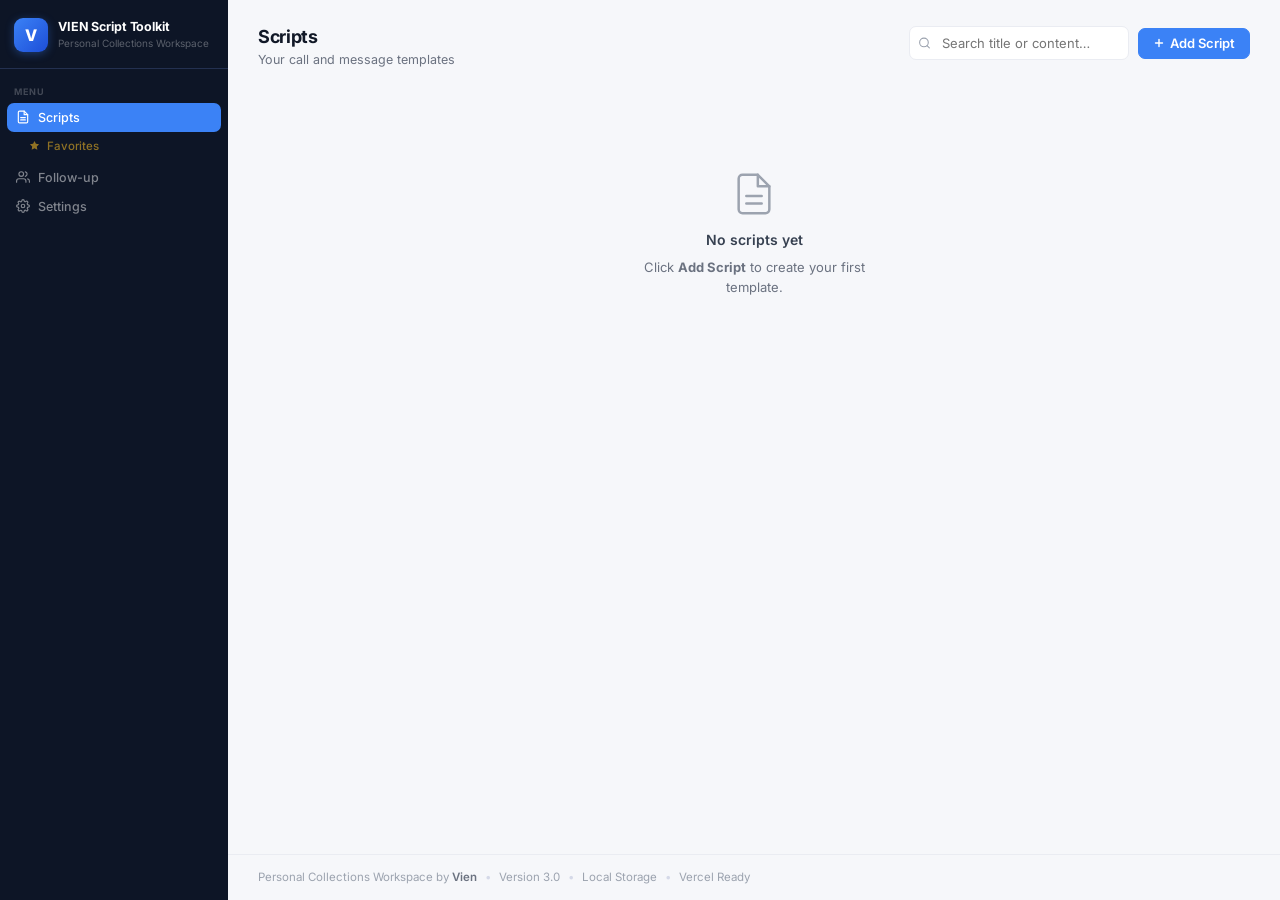
==== commit 60c8fb07: "Update index.html" ====
--- a/index.html
+++ b/index.html
@@ -23,11 +23,23 @@
   <div class="nav-group-label">MENU</div>
   <ul class="nav-list">
     <li>
-      <button class="nav-item active" data-page="scripts">
+      <button class="nav-item nav-scripts-btn active" data-page="scripts">
         <svg class="nav-icon" viewBox="0 0 24 24" fill="none" stroke="currentColor" stroke-width="2" stroke-linecap="round" stroke-linejoin="round"><path d="M14 2H6a2 2 0 0 0-2 2v16a2 2 0 0 0 2 2h12a2 2 0 0 0 2-2V8z"/><polyline points="14 2 14 8 20 8"/><line x1="16" y1="13" x2="8" y2="13"/><line x1="16" y1="17" x2="8" y2="17"/></svg>
         Scripts
       </button>
+
+      <ul class="cat-tree" id="catTree">
+        <li>
+          <button class="cat-tree-item fav-tree-item" id="favTreeBtn" data-cat="__favorites__">
+            <svg width="11" height="11" viewBox="0 0 24 24" fill="currentColor" stroke="none"><polygon points="12 2 15.09 8.26 22 9.27 17 14.14 18.18 21.02 12 17.77 5.82 21.02 7 14.14 2 9.27 8.91 8.26 12 2"/></svg>
+            Favorites
+            <span class="cat-tree-count" id="favTreeCount" style="display:none"></span>
+          </button>
+        </li>
+        <li id="catTreeItems"></li>
+      </ul>
     </li>
+
     <li>
       <button class="nav-item" data-page="followup">
         <svg class="nav-icon" viewBox="0 0 24 24" fill="none" stroke="currentColor" stroke-width="2" stroke-linecap="round" stroke-linejoin="round"><path d="M17 21v-2a4 4 0 0 0-4-4H5a4 4 0 0 0-4 4v2"/><circle cx="9" cy="7" r="4"/><path d="M23 21v-2a4 4 0 0 0-3-3.87"/><path d="M16 3.13a4 4 0 0 1 0 7.75"/></svg>
@@ -35,6 +47,7 @@
         <span class="nav-badge" id="followupBadge" style="display:none"></span>
       </button>
     </li>
+
     <li>
       <button class="nav-item" data-page="settings">
         <svg class="nav-icon" viewBox="0 0 24 24" fill="none" stroke="currentColor" stroke-width="2" stroke-linecap="round" stroke-linejoin="round"><circle cx="12" cy="12" r="3"/><path d="M19.4 15a1.65 1.65 0 0 0 .33 1.82l.06.06a2 2 0 0 1-2.83 2.83l-.06-.06a1.65 1.65 0 0 0-1.82-.33 1.65 1.65 0 0 0-1 1.51V21a2 2 0 0 1-4 0v-.09A1.65 1.65 0 0 0 9 19.4a1.65 1.65 0 0 0-1.82.33l-.06.06a2 2 0 0 1-2.83-2.83l.06-.06A1.65 1.65 0 0 0 4.68 15a1.65 1.65 0 0 0-1.51-1H3a2 2 0 0 1 0-4h.09A1.65 1.65 0 0 0 4.6 9a1.65 1.65 0 0 0-.33-1.82l-.06-.06a2 2 0 0 1 2.83-2.83l.06.06A1.65 1.65 0 0 0 9 4.68a1.65 1.65 0 0 0 1-1.51V3a2 2 0 0 1 4 0v.09a1.65 1.65 0 0 0 1 1.51 1.65 1.65 0 0 0 1.82-.33l.06-.06a2 2 0 0 1 2.83 2.83l-.06.06A1.65 1.65 0 0 0 19.4 9a1.65 1.65 0 0 0 1.51 1H21a2 2 0 0 1 0 4h-.09a1.65 1.65 0 0 0-1.51 1z"/></svg>
@@ -42,9 +55,6 @@
       </button>
     </li>
   </ul>
-
-  <div class="nav-group-label" id="catNavLabel" style="display:none">CATEGORIES</div>
-  <ul class="nav-list" id="categoryNav"></ul>
 </nav>
 
 <div class="sidebar-scrim" id="sidebarScrim"></div>
@@ -61,19 +71,19 @@
   <section class="page active" id="page-scripts">
     <div class="page-header">
       <div class="page-header-text">
-        <h2 class="page-title">Scripts</h2>
-        <p class="page-sub">Your call and message templates</p>
+        <h2 class="page-title" id="scriptsPageTitle">Scripts</h2>
+        <p class="page-sub" id="scriptsPageSub">Your call and message templates</p>
       </div>
       <div class="page-actions">
         <div class="search-wrap">
           <svg class="search-icon" viewBox="0 0 24 24" fill="none" stroke="currentColor" stroke-width="2" stroke-linecap="round" stroke-linejoin="round"><circle cx="11" cy="11" r="8"/><line x1="21" y1="21" x2="16.65" y2="16.65"/></svg>
           <input type="text" id="searchInput" placeholder="Search title or content…" autocomplete="off" />
           <button class="search-clear" id="searchClear" style="display:none" aria-label="Clear search">
-            <svg width="13" height="13" viewBox="0 0 24 24" fill="none" stroke="currentColor" stroke-width="2.5" stroke-linecap="round" stroke-linejoin="round"><line x1="18" y1="6" x2="6" y2="18"/><line x1="6" y1="6" x2="18" y2="18"/></svg>
+            <svg width="12" height="12" viewBox="0 0 24 24" fill="none" stroke="currentColor" stroke-width="2.5" stroke-linecap="round" stroke-linejoin="round"><line x1="18" y1="6" x2="6" y2="18"/><line x1="6" y1="6" x2="18" y2="18"/></svg>
           </button>
         </div>
         <button class="btn btn-primary" id="addScriptBtn">
-          <svg width="13" height="13" viewBox="0 0 24 24" fill="none" stroke="currentColor" stroke-width="2.8" stroke-linecap="round" stroke-linejoin="round"><line x1="12" y1="5" x2="12" y2="19"/><line x1="5" y1="12" x2="19" y2="12"/></svg>
+          <svg width="12" height="12" viewBox="0 0 24 24" fill="none" stroke="currentColor" stroke-width="2.8" stroke-linecap="round" stroke-linejoin="round"><line x1="12" y1="5" x2="12" y2="19"/><line x1="5" y1="12" x2="19" y2="12"/></svg>
           Add Script
         </button>
       </div>
@@ -93,7 +103,7 @@
           <input type="text" id="followupSearch" placeholder="Search clients…" autocomplete="off" />
         </div>
         <button class="btn btn-primary" id="addFollowupBtn">
-          <svg width="13" height="13" viewBox="0 0 24 24" fill="none" stroke="currentColor" stroke-width="2.8" stroke-linecap="round" stroke-linejoin="round"><line x1="12" y1="5" x2="12" y2="19"/><line x1="5" y1="12" x2="19" y2="12"/></svg>
+          <svg width="12" height="12" viewBox="0 0 24 24" fill="none" stroke="currentColor" stroke-width="2.8" stroke-linecap="round" stroke-linejoin="round"><line x1="12" y1="5" x2="12" y2="19"/><line x1="5" y1="12" x2="19" y2="12"/></svg>
           Add Client
         </button>
       </div>
@@ -376,4 +386,4 @@
 
 <script src="js/main.js"></script>
 </body>
-</html>+</html>
--- a/css/style.css
+++ b/css/style.css
@@ -1,26 +1,25 @@
 :root {
   --navy:        #0d1526;
   --navy-mid:    #172035;
-  --navy-hover:  #1e2c47;
-  --navy-border: #253352;
+  --navy-hover:  #1c2840;
+  --navy-border: #233050;
   --blue:        #3b82f6;
   --blue-dark:   #2563eb;
-  --blue-bg:     #eff6ff;
-  --bg:          #f7f8fc;
+  --bg:          #f6f7fa;
   --surface:     #ffffff;
   --surface-2:   #f9fafb;
-  --border:      #e8eaf0;
-  --border-mid:  #d4d8e6;
+  --border:      #eaecf2;
+  --border-mid:  #d5d9e8;
   --text:        #111827;
   --text-mid:    #374151;
   --muted:       #6b7280;
   --muted-light: #9ca3af;
   --radius:      10px;
   --radius-sm:   7px;
-  --sidebar-w:   232px;
+  --sidebar-w:   228px;
   --sh-xs:       0 1px 2px rgba(0,0,0,.04);
-  --sh-sm:       0 1px 3px rgba(0,0,0,.05), 0 1px 6px rgba(0,0,0,.04);
-  --sh-md:       0 4px 12px rgba(0,0,0,.07), 0 1px 4px rgba(0,0,0,.04);
+  --sh-sm:       0 1px 4px rgba(0,0,0,.05), 0 1px 6px rgba(0,0,0,.03);
+  --sh-md:       0 4px 14px rgba(0,0,0,.07), 0 1px 4px rgba(0,0,0,.04);
   --sh-lg:       0 16px 48px rgba(0,0,0,.12), 0 4px 14px rgba(0,0,0,.06);
 }
 
@@ -73,11 +72,11 @@
   color: #fff;
   flex-shrink: 0;
   letter-spacing: -0.02em;
-  box-shadow: 0 2px 8px rgba(59,130,246,.4);
+  box-shadow: 0 2px 8px rgba(59,130,246,.35);
 }
 
 .brand-name {
-  font-size: 13px;
+  font-size: 12.5px;
   font-weight: 700;
   color: #fff;
   letter-spacing: -0.01em;
@@ -86,7 +85,7 @@
 
 .brand-sub {
   font-size: 10px;
-  color: rgba(255,255,255,.35);
+  color: rgba(255,255,255,.32);
   margin-top: 2px;
 }
 
@@ -94,7 +93,7 @@
   font-size: 9px;
   font-weight: 700;
   letter-spacing: 0.12em;
-  color: rgba(255,255,255,.25);
+  color: rgba(255,255,255,.22);
   padding: 16px 14px 4px;
   text-transform: uppercase;
 }
@@ -103,6 +102,8 @@
   list-style: none;
   padding: 0 7px 4px;
 }
+
+.nav-list > li { display: flex; flex-direction: column; }
 
 .nav-item {
   display: flex;
@@ -113,50 +114,40 @@
   border: none;
   border-radius: 7px;
   background: none;
-  color: rgba(255,255,255,.5);
+  color: rgba(255,255,255,.48);
   font-size: 12.5px;
   font-weight: 500;
   font-family: inherit;
   cursor: pointer;
   text-align: left;
-  transition: background .13s ease, color .13s ease;
+  transition: background .13s, color .13s;
   white-space: nowrap;
   overflow: hidden;
   text-overflow: ellipsis;
+  flex-shrink: 0;
 }
 
 .nav-item:hover {
   background: var(--navy-hover);
-  color: rgba(255,255,255,.85);
-}
-
-.nav-item.active {
+  color: rgba(255,255,255,.82);
+}
+
+.nav-item.active,
+.nav-item.cat-active {
+  background: rgba(59,130,246,.18);
+  color: #93c5fd;
+}
+
+.nav-scripts-btn.active {
   background: var(--blue);
   color: #fff;
-  font-weight: 600;
-}
-
-.nav-item.active:hover { background: var(--blue-dark); }
+}
 
 .nav-icon {
   width: 14px;
   height: 14px;
   flex-shrink: 0;
   stroke-width: 2;
-}
-
-.nav-cat-dot {
-  width: 6px;
-  height: 6px;
-  border-radius: 50%;
-  flex-shrink: 0;
-}
-
-.nav-cat-count {
-  margin-left: auto;
-  font-size: 10px;
-  color: rgba(255,255,255,.28);
-  font-weight: 600;
 }
 
 .nav-badge {
@@ -170,6 +161,166 @@
   line-height: 1.5;
 }
 
+.cat-tree {
+  list-style: none;
+  padding: 2px 0 4px 0;
+  margin: 0;
+  display: flex;
+  flex-direction: column;
+  gap: 1px;
+}
+
+.cat-tree > li {
+  display: flex;
+  flex-direction: column;
+}
+
+.cat-tree-item {
+  display: flex;
+  align-items: center;
+  gap: 7px;
+  width: 100%;
+  padding: 5px 9px 5px 22px;
+  border: none;
+  border-radius: 6px;
+  background: none;
+  color: rgba(255,255,255,.38);
+  font-size: 11.5px;
+  font-weight: 500;
+  font-family: inherit;
+  cursor: pointer;
+  text-align: left;
+  transition: background .12s, color .12s;
+  white-space: nowrap;
+  overflow: hidden;
+  text-overflow: ellipsis;
+}
+
+.cat-tree-item:hover {
+  background: var(--navy-hover);
+  color: rgba(255,255,255,.75);
+}
+
+.cat-tree-item.active {
+  background: rgba(59,130,246,.15);
+  color: #93c5fd;
+  font-weight: 600;
+}
+
+.fav-tree-item {
+  color: rgba(251,191,36,.55);
+}
+
+.fav-tree-item:hover { color: rgba(251,191,36,.9); }
+.fav-tree-item.active { background: rgba(251,191,36,.1); color: #fbbf24; }
+
+.cat-tree-count {
+  margin-left: auto;
+  font-size: 10px;
+  color: rgba(255,255,255,.22);
+  font-weight: 600;
+  flex-shrink: 0;
+}
+
+.cat-folder {
+  display: flex;
+  flex-direction: column;
+}
+
+.cat-folder-btn {
+  display: flex;
+  align-items: center;
+  gap: 7px;
+  width: 100%;
+  padding: 5px 9px 5px 22px;
+  border: none;
+  border-radius: 6px;
+  background: none;
+  color: rgba(255,255,255,.38);
+  font-size: 11.5px;
+  font-weight: 500;
+  font-family: inherit;
+  cursor: pointer;
+  text-align: left;
+  transition: background .12s, color .12s;
+}
+
+.cat-folder-btn:hover {
+  background: var(--navy-hover);
+  color: rgba(255,255,255,.75);
+}
+
+.cat-folder-btn.active {
+  background: rgba(59,130,246,.15);
+  color: #93c5fd;
+  font-weight: 600;
+}
+
+.cat-folder-arrow {
+  margin-left: auto;
+  flex-shrink: 0;
+  transition: transform .2s ease;
+  color: rgba(255,255,255,.2);
+}
+
+.cat-folder-btn.open .cat-folder-arrow {
+  transform: rotate(90deg);
+}
+
+.cat-folder-dot {
+  width: 6px;
+  height: 6px;
+  border-radius: 50%;
+  flex-shrink: 0;
+}
+
+.cat-folder-count {
+  font-size: 10px;
+  color: rgba(255,255,255,.22);
+  font-weight: 600;
+}
+
+.cat-folder-children {
+  max-height: 0;
+  overflow: hidden;
+  transition: max-height .22s ease;
+}
+
+.cat-folder-children.open {
+  max-height: 200px;
+}
+
+.cat-child-btn {
+  display: flex;
+  align-items: center;
+  gap: 6px;
+  width: 100%;
+  padding: 4px 9px 4px 34px;
+  border: none;
+  border-radius: 5px;
+  background: none;
+  color: rgba(255,255,255,.3);
+  font-size: 11px;
+  font-weight: 500;
+  font-family: inherit;
+  cursor: pointer;
+  text-align: left;
+  transition: background .11s, color .11s;
+  white-space: nowrap;
+  overflow: hidden;
+  text-overflow: ellipsis;
+}
+
+.cat-child-btn:hover {
+  background: var(--navy-hover);
+  color: rgba(255,255,255,.7);
+}
+
+.cat-child-btn.active {
+  color: #93c5fd;
+  font-weight: 600;
+}
+
 .sidebar-scrim {
   display: none;
   position: fixed;
@@ -239,7 +390,7 @@
 }
 
 .page-title {
-  font-size: 19px;
+  font-size: 18px;
   font-weight: 700;
   letter-spacing: -0.02em;
   color: var(--text);
@@ -262,7 +413,7 @@
 .search-wrap { position: relative; }
 
 .search-wrap input {
-  padding: 8px 30px 8px 32px;
+  padding: 8px 28px 8px 32px;
   border: 1px solid var(--border);
   border-radius: var(--radius-sm);
   font-size: 13px;
@@ -270,14 +421,14 @@
   background: var(--surface);
   color: var(--text);
   outline: none;
-  width: 230px;
+  width: 220px;
   transition: border-color .15s, box-shadow .15s, width .2s ease;
 }
 
 .search-wrap input:focus {
   border-color: var(--blue);
-  box-shadow: 0 0 0 3px rgba(59,130,246,.1);
-  width: 270px;
+  box-shadow: 0 0 0 3px rgba(59,130,246,.09);
+  width: 260px;
 }
 
 .search-icon {
@@ -309,13 +460,49 @@
 
 .search-clear:hover { color: var(--text-mid); }
 
+.scripts-placeholder {
+  display: flex;
+  flex-direction: column;
+  align-items: center;
+  justify-content: center;
+  padding: 90px 20px;
+  text-align: center;
+  gap: 10px;
+  color: var(--muted);
+}
+
+.scripts-placeholder svg { color: var(--muted-light); margin-bottom: 4px; }
+.scripts-placeholder .ph-title { font-size: 14px; font-weight: 600; color: var(--text-mid); }
+.scripts-placeholder .ph-sub   { font-size: 13px; color: var(--muted); max-width: 220px; }
+
+.scripts-empty {
+  display: flex;
+  flex-direction: column;
+  align-items: center;
+  justify-content: center;
+  padding: 80px 20px;
+  text-align: center;
+  gap: 8px;
+}
+
+.scripts-empty svg { color: var(--muted-light); margin-bottom: 4px; }
+.empty-title { font-size: 14px; font-weight: 600; color: var(--text-mid); }
+.empty-sub   { font-size: 13px; color: var(--muted); max-width: 240px; }
+
+.search-no-results {
+  padding: 60px 20px;
+  text-align: center;
+  color: var(--muted);
+  font-size: 13.5px;
+}
+
 .category-section { margin-bottom: 26px; }
 
 .cat-header {
   display: flex;
   align-items: center;
   gap: 8px;
-  margin-bottom: 10px;
+  margin-bottom: 12px;
 }
 
 .cat-stripe {
@@ -351,29 +538,30 @@
 
 .script-grid {
   display: grid;
-  grid-template-columns: repeat(auto-fill, minmax(220px, 1fr));
-  gap: 10px;
+  grid-template-columns: repeat(auto-fill, minmax(210px, 1fr));
+  gap: 9px;
 }
 
 .script-card {
   background: var(--surface);
   border: 1px solid var(--border);
-  border-top: 3px solid var(--border);
+  border-top: 2px solid var(--border);
   border-radius: var(--radius);
   padding: 13px 14px 11px;
   cursor: pointer;
   box-shadow: var(--sh-xs);
   display: flex;
   flex-direction: column;
-  gap: 6px;
+  gap: 7px;
   position: relative;
   user-select: none;
-  transition: transform .14s ease, box-shadow .14s ease, border-color .16s ease;
+  transition: transform .14s ease, box-shadow .14s ease, border-color .14s ease;
 }
 
 .script-card:hover {
   transform: translateY(-2px);
   box-shadow: var(--sh-md);
+  border-color: var(--border-mid);
 }
 
 .script-card.dragging {
@@ -387,9 +575,7 @@
   border-color: transparent;
 }
 
-.script-card.is-favorite {
-  background: #fffef5;
-}
+.script-card.is-favorite { background: #fffef7; }
 
 .card-top {
   display: flex;
@@ -411,24 +597,20 @@
   opacity: 0;
   padding: 2px;
   transition: opacity .15s;
-  margin-top: 1px;
   cursor: grab;
 }
 
 .script-card:hover .card-drag-handle { opacity: 1; }
 
-.card-preview {
-  font-size: 11px;
-  color: var(--muted-light);
-  line-height: 1.5;
-  overflow: hidden;
-  display: -webkit-box;
-  -webkit-line-clamp: 2;
-  -webkit-box-orient: vertical;
+.card-fav-dot {
+  font-size: 10px;
+  flex-shrink: 0;
+  line-height: 1;
+  margin-top: 2px;
 }
 
 .card-cat-badge {
-  display: none;
+  display: inline-flex;
   align-items: center;
   gap: 4px;
   font-size: 9.5px;
@@ -437,14 +619,13 @@
   border-radius: 4px;
   align-self: flex-start;
   letter-spacing: 0.01em;
-  margin-top: 1px;
-}
-
-.card-cat-badge.always-show { display: inline-flex !important; }
+}
+
+.card-cat-badge.hidden { display: none; }
 
 .card-cat-dot {
-  width: 5px;
-  height: 5px;
+  width: 4px;
+  height: 4px;
   border-radius: 50%;
 }
 
@@ -452,7 +633,7 @@
   display: flex;
   align-items: center;
   gap: 4px;
-  margin-top: 3px;
+  margin-top: 2px;
   opacity: 0;
   transform: translateY(3px);
   transition: opacity .13s ease, transform .13s ease;
@@ -467,7 +648,7 @@
   display: inline-flex;
   align-items: center;
   gap: 3px;
-  padding: 3px 8px;
+  padding: 3px 7px;
   border: 1px solid var(--border);
   border-radius: 5px;
   background: var(--bg);
@@ -486,37 +667,15 @@
   border-color: var(--border-mid);
 }
 
-.card-action-btn.fav-btn { padding: 3px 7px; }
+.card-action-btn.fav-btn { padding: 3px 6px; }
 
 .card-action-btn.fav-btn.active {
   background: #fefce8;
   color: #ca8a04;
-  border-color: #fde047;
+  border-color: #fde68a;
 }
 
 .card-action-spacer { flex: 1; }
-
-.scripts-empty {
-  display: flex;
-  flex-direction: column;
-  align-items: center;
-  justify-content: center;
-  padding: 80px 20px;
-  text-align: center;
-  gap: 8px;
-  color: var(--muted);
-}
-
-.scripts-empty svg { color: var(--muted-light); margin-bottom: 4px; }
-.empty-title { font-size: 14px; font-weight: 600; color: var(--text-mid); }
-.empty-sub   { font-size: 13px; color: var(--muted); max-width: 260px; }
-
-.search-no-results {
-  padding: 60px 20px;
-  text-align: center;
-  color: var(--muted);
-  font-size: 13.5px;
-}
 
 .table-wrap {
   background: var(--surface);
@@ -624,7 +783,7 @@
   display: grid;
   grid-template-columns: 1fr 1fr;
   gap: 12px;
-  max-width: 820px;
+  max-width: 800px;
 }
 
 .settings-card {
@@ -640,11 +799,7 @@
 }
 
 .settings-card:hover { box-shadow: var(--sh-md); }
-
-.settings-card-danger {
-  border-color: #fecaca;
-  background: #fffafa;
-}
+.settings-card-danger { border-color: #fecaca; background: #fffafa; }
 
 .settings-card-icon {
   width: 38px;
@@ -713,11 +868,7 @@
 .btn:active { transform: scale(.98); }
 
 .btn-primary { background: var(--blue); color: #fff; border-color: var(--blue); }
-.btn-primary:hover {
-  background: var(--blue-dark);
-  border-color: var(--blue-dark);
-  box-shadow: 0 3px 10px rgba(59,130,246,.25);
-}
+.btn-primary:hover { background: var(--blue-dark); border-color: var(--blue-dark); box-shadow: 0 3px 10px rgba(59,130,246,.22); }
 
 .btn-secondary { background: var(--surface); color: var(--text-mid); border-color: var(--border); }
 .btn-secondary:hover { background: var(--bg); border-color: var(--border-mid); }
@@ -731,7 +882,7 @@
 .overlay {
   position: fixed;
   inset: 0;
-  background: rgba(8,12,28,.48);
+  background: rgba(8,12,28,.46);
   display: none;
   align-items: center;
   justify-content: center;
@@ -775,11 +926,7 @@
   flex-shrink: 0;
 }
 
-.modal-header-meta {
-  display: flex;
-  flex-direction: column;
-  gap: 4px;
-}
+.modal-header-meta { display: flex; flex-direction: column; gap: 4px; }
 
 .modal-header h2 {
   font-size: 15px;
@@ -901,7 +1048,7 @@
 .modal-body textarea:focus,
 .modal-body select:focus {
   border-color: var(--blue);
-  box-shadow: 0 0 0 3px rgba(59,130,246,.1);
+  box-shadow: 0 0 0 3px rgba(59,130,246,.09);
 }
 
 .modal-body textarea {
@@ -926,8 +1073,6 @@
 
 .confirm-list {
   list-style: none;
-  padding: 0;
-  margin: 0;
   display: flex;
   flex-direction: column;
   gap: 5px;
@@ -1004,4 +1149,4 @@
   .crm-table th:nth-child(5),
   .crm-table td:nth-child(5) { display: none; }
   .app-footer { padding: 12px 14px; }
-}+}
